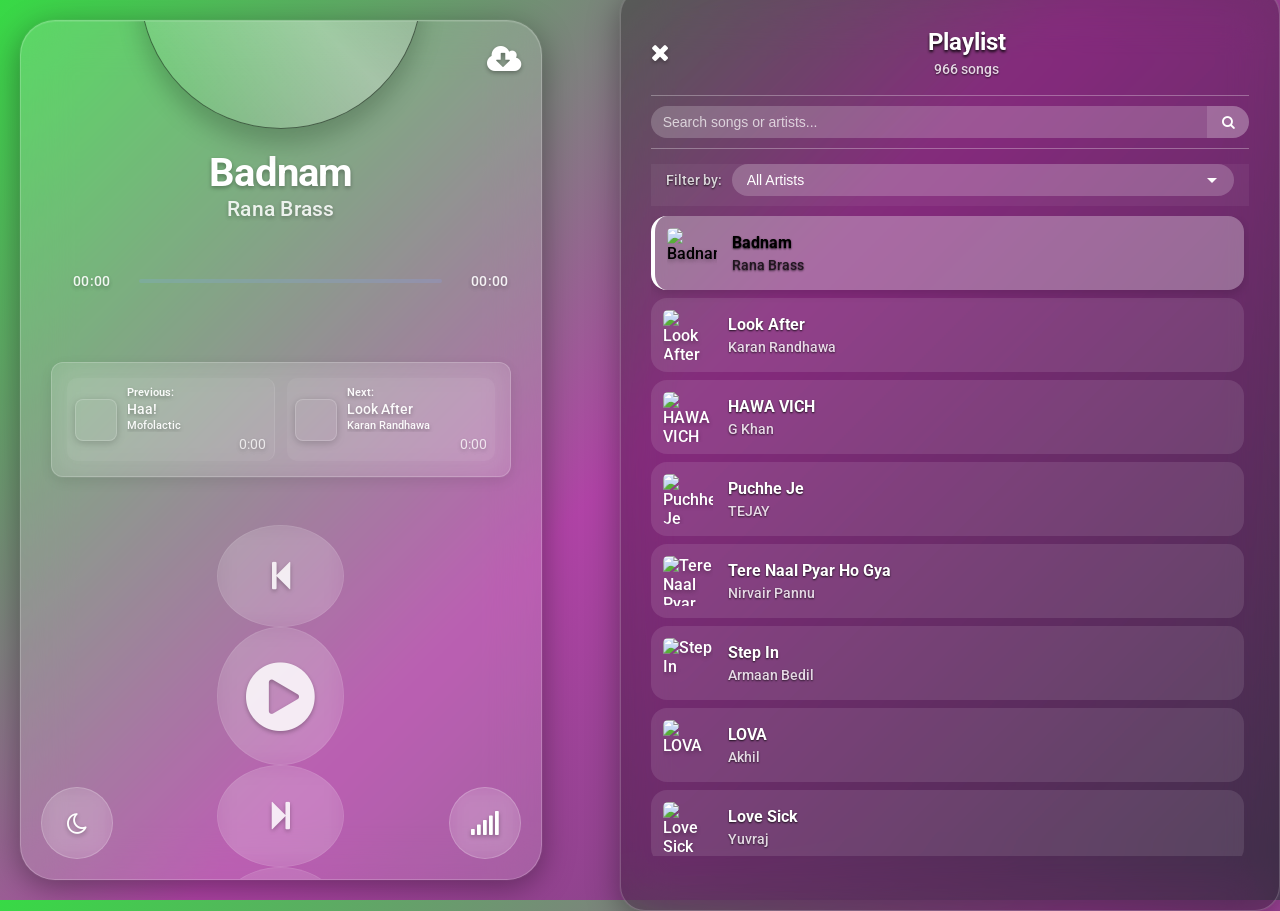
==== index.html @ 1c2991d3 "Update index.html" ====
<!DOCTYPE html>
<html lang="en">
<head>
    <meta charset="UTF-8">
    <meta http-equiv="X-UA-Compatible" content="IE=edge">
    <meta name="viewport" content="width=device-width, initial-scale=1.0, maximum-scale=1.0, user-scalable=no">
    <title>Dope Punjabi Music</title>
    <link rel="stylesheet" href="style.css">
    <link rel="stylesheet" href="bandwidth-styles.css">
    <script src="music.js" defer></script>
    <script src="script.js" defer></script>
    <link rel="shortcut icon" href="https://cdn-icons-png.flaticon.com/512/875/875590.png" type="image/x-icon">  
    <link rel="stylesheet" href="https://cdnjs.cloudflare.com/ajax/libs/font-awesome/5.13.0/css/all.min.css">
    <link rel="stylesheet" href="https://cdnjs.cloudflare.com/ajax/libs/font-awesome/4.7.0/css/font-awesome.min.css">
    <link rel="stylesheet" href="https://fonts.googleapis.com/css2?family=Material+Symbols+Rounded:opsz,wght,FILL,GRAD@24,400,1,0" />
    <link href="https://fonts.googleapis.com/css2?family=Roboto:wght@300;400;500;700&display=swap" rel="stylesheet">
</head>
<body>


   <div class="player">
       <div class="wrapper glass frosted-glass">
        <div class="playlist-toggle" onclick="togglePlaylist()">
            <i class="fa fa-list" aria-hidden="true"></i>
        </div>
        
        <div class="downloadbutton">
        <div class="download-track" onclick="downloadTrack()">
        <i class="fa fa-cloud-download" aria-hidden="true"></i>
    </div>
</div>
           <div class="details">
               <div class="blob"></div>
               
               <div class="now-playing">PLAYING x OF y</div>
               <div class="track-released">Release Date</div>
               <div class="track-art"></div>
               <div class="track-name">Track Name</div>
               <div class="track-artist">Track Artist</div>
           </div>

           <div class="slider_container">
               <div class="current-time">00:00</div>
                <input type="range" min="1" max="100" value="0" class="seek_slider" onchange="seekTo()">
                <div class="total-duration">00:00</div>
           </div>

           <!-- Song Navigation Preview -->
            <div class="song-navigation-preview">
                <!-- Previous Song Section -->
                <div class="prev-song-section">
                    <div class="prev-song-artwork"></div>
                    <div class="prev-song-details">
                        <div class="prev-song-label">Previous:</div>
                        <div class="prev-song-info">
                            <div class="prev-song-title">Song Title</div>
                            <div class="prev-song-artist">Artist Name</div>
                            <div class="prev-song-duration">0:00</div>
                        </div>
                    </div>
                </div>
                
                <!-- Next Song Section -->
                <div class="next-song-section">
                    <div class="next-song-artwork"></div>
                    <div class="next-song-details">
                        <div class="next-song-label">Next:</div>
                        <div class="next-song-info">
                            <div class="next-song-title">Song Title</div>
                            <div class="next-song-artist">Artist Name</div>
                            <div class="next-song-duration">0:00</div>
                        </div>
                    </div>
                </div>
            </div>
           

           <div class="buttons">
               <div class="main-controls">
                   <div class="controls-grid">
                       <div class="prev-track" onclick="prevTrack()">
                            <i class="fa fa-step-backward fa-2x"></i>
                        </div>
                        <div class="playpause-track" onclick="playpauseTrack()">
                            <i class="fa fa-play-circle fa-5x"></i>
                        </div>
                        <div class="next-track" onclick="nextTrack()">
                            <i class="fa fa-step-forward fa-2x"></i>
                        </div>
                        <div class="lower-controls">
                            <div class="random-track" onclick="randomTrack()">
                                <i class="fas fa-random fa-2x" title="random"></i>
                            </div>
                            <div class="repeat-track" onclick="repeatTrack()">
                               <i class="fa fa-repeat fa-2x" title="repeat"></i>
                           </div>
                        </div>
                   </div>
               </div>
           </div>
           
           <div class="bandwidth-button" onclick="toggleBandwidthOptions()">
               <i class="fas fa-signal"></i>
           </div>
           
           <div class="bandwidth-selector">
               <div class="bandwidth-label">Quality:</div>
               <div class="bandwidth-options">
                   <div class="bandwidth-option" data-quality="high" onclick="changeBandwidth('high')">High</div>
                   <div class="bandwidth-option" data-quality="medium" onclick="changeBandwidth('medium')">Medium</div>
                   <div class="bandwidth-option" data-quality="low" onclick="changeBandwidth('low')">Low</div>
               </div>
           </div>

             
                
                <div class="theme-toggle" onclick="toggleTheme()">
                    <i class="fa fa-moon-o" aria-hidden="true" id="theme-icon"></i>
                </div>
            </div>
            
            <!-- Landscape Controls (hidden by default, shown in landscape) -->
            <div class="landscape-controls">
                <div class="landscape-buttons">
                    <div class="landscape-secondary">
                        <div class="random-track" onclick="randomTrack()">
                            <i class="fas fa-random fa-2x" title="random"></i>
                        </div>
                        <div class="repeat-track" onclick="repeatTrack()">
                            <i class="fa fa-repeat fa-2x" title="repeat"></i>
                        </div>
                    </div>
                    <div class="landscape-main">
                        <div class="prev-track" onclick="prevTrack()">
                            <i class="fa fa-step-backward fa-2x"></i>
                        </div>
                        <div class="playpause-track" onclick="playpauseTrack()">
                            <i class="fa fa-play-circle fa-5x"></i>
                        </div>
                        <div class="next-track" onclick="nextTrack()">
                            <i class="fa fa-step-forward fa-2x"></i>
                        </div>
                    </div>
                </div>
            </div>
            
            
       </div>
       
       <!-- Playlist Section -->
       <div class="playlist-container glass" id="playlist-container">
           <div class="playlist-header">
               <div class="close-playlist" onclick="togglePlaylist()">
                   <i class="fa fa-times" aria-hidden="true"></i>
               </div>
               <div class="playlist-title" onclick="scrollPlaylistToTop()">
                   <h2>Playlist</h2>
                   <span id="song-counter" class="song-counter">0 songs</span>
               </div>
           </div>
           <div class="playlist-search">
               <input type="text" id="playlist-search-input" placeholder="Search songs or artists...">
               <button id="playlist-search-button" onclick="searchPlaylist()">
                   <i class="fa fa-search" aria-hidden="true"></i>
               </button>
           </div>
           <div class="playlist-filters">
               <div class="filter-label">Filter by:</div>
               <div class="artist-filter">
                   <select id="artist-filter-select" onchange="filterByArtist()">
                       <option value="">All Artists</option>
                       <!-- Artist options will be populated dynamically -->
                   </select>
               </div>
           </div>
           <div class="playlist-songs" id="playlist-songs">
           
           <!-- Scroll to Top Button -->
           <div class="scroll-to-top-btn" id="scrollToTopBtn" onclick="scrollToTop()">
               <i class="fa fa-chevron-up" aria-hidden="true"></i>
           </div>
               <!-- Songs will be dynamically added here from script.js -->
           </div>
       </div>
   </div>
</body>
</html>
---- style.css ----
:root {
    --seek-before-width: 0%;
    --volume-before-width: 99%;
    
    /* Light theme variables */
    --bg-color: linear-gradient(135deg, #667eea 0%, #764ba2 100%);
    --glass-bg: rgba(255, 255, 255, 0.15);
    --glass-border: rgba(255, 255, 255, 0.2);
    --text-color: #ffffff;
    --text-shadow: 0px 2px 4px rgba(0, 0, 0, 0.3);
    --button-bg: rgba(255, 255, 255, 0.1);
    --slider-bg: rgba(131, 169, 255, 0.2);
    --playlist-bg: rgba(0, 0, 0, 0.3);
    --accent-color: #667eea;
    --secondary-accent: #764ba2;
}

[data-theme="dark"] {
    --bg-color: linear-gradient(135deg, #1e3c72 0%, #2a5298 100%);
    --glass-bg: rgba(0, 0, 0, 0.25);
    --glass-border: rgba(255, 255, 255, 0.1);
    --text-color: #ffffff;
    --text-shadow: 0px 2px 4px rgba(0, 0, 0, 0.5);
    --button-bg: rgba(255, 255, 255, 0.05);
    --slider-bg: rgba(30, 60, 114, 0.3);
    --playlist-bg: rgba(0, 0, 0, 0.4);
    --accent-color: #2a5298;
    --secondary-accent: #1e3c72;
}

@keyframes gradientShift {
    0% {
        background-position: 0% 50%;
    }
    50% {
        background-position: 100% 50%;
    }
    100% {
        background-position: 0% 50%;
    }
}

@keyframes smoothTransition {
    0% {
        opacity: 0.7;
        transform: scale(1.05);
        filter: blur(5px);
    }
    50% {
        opacity: 0.85;
        filter: blur(3px);
    }
    100% {
        opacity: 1;
        transform: scale(1);
        filter: blur(0px);
    }
}

@keyframes pulseBackground {
    0% {
        background-size: 150% 150%;
    }
    50% {
        background-size: 170% 170%;
    }
    100% {
        background-size: 150% 150%;
    }
}

body{
    font-family: 'Roboto', 'Segoe UI', Arial, sans-serif;
    background: var(--bg-color);
    background-size: 400% 400%;
    animation: gradientShift 15s ease infinite;
    font-weight: 500;
    color: var(--text-color);
    margin: 0;
    padding: 0;
    overflow: hidden;
    transition: all 2s cubic-bezier(0.19, 1, 0.22, 1);
    text-shadow: var(--text-shadow);
    height: 100vh;
    width: 100vw;
    display: flex;
    align-items: center;
    justify-content: center;
    place-items: center;
    position: relative;
}

body.bg-transitioning {
    animation: smoothTransition 1.2s ease-out forwards, pulseBackground 8s ease-in-out infinite;
}

body.playing-music {
    animation: gradientShift 20s ease infinite, pulseBackground 15s ease-in-out infinite;
}

/* Keyboard Shortcuts Tooltip */
.keyboard-shortcuts-info {
    position: fixed;
    top: 15px;
    right: 15px;
    z-index: 1000;
}

.shortcuts-button {
    background: rgba(255, 255, 255, 0.2);
    border: none;
    border-radius: 50%;
    width: 40px;
    height: 40px;
    display: flex;
    justify-content: center;
    align-items: center;
    cursor: pointer;
    color: white;
    font-size: 18px;
    backdrop-filter: blur(10px);
    -webkit-backdrop-filter: blur(10px);
    box-shadow: 0 4px 6px rgba(0, 0, 0, 0.1);
    transition: all 0.3s ease;
}

.shortcuts-button:hover {
    background: rgba(255, 255, 255, 0.3);
    transform: scale(1.05);
}

.shortcuts-tooltip {
    position: absolute;
    top: 50px;
    right: 0;
    background: rgba(30, 30, 50, 0.95);
    backdrop-filter: blur(10px);
    -webkit-backdrop-filter: blur(10px);
    border-radius: 10px;
    padding: 15px;
    width: 250px;
    box-shadow: 0 10px 25px rgba(0, 0, 0, 0.2);
    color: white;
    display: none;
    z-index: 1001;
    transform-origin: top right;
    animation: tooltip-appear 0.3s ease-out forwards;
}

@keyframes tooltip-appear {
    from {
        opacity: 0;
        transform: scale(0.9);
    }
    to {
        opacity: 1;
        transform: scale(1);
    }
}

.shortcuts-tooltip.show {
    display: block;
}

.shortcuts-tooltip h3 {
    margin-top: 0;
    margin-bottom: 10px;
    font-size: 18px;
    text-align: center;
    color: #fff;
    text-shadow: 0px 1px 2px rgba(0, 0, 0, 0.8);
}

.shortcuts-tooltip ul {
    list-style: none;
    padding: 0;
    margin: 0;
}

.shortcuts-tooltip li {
    padding: 6px 0;
    display: flex;
    align-items: center;
    font-size: 14px;
}

.shortcuts-tooltip li span {
    background: rgba(255, 255, 255, 0.15);
    border-radius: 4px;
    padding: 2px 8px;
    margin-right: 8px;
    font-weight: bold;
    min-width: 20px;
    text-align: center;
    box-shadow: 0 2px 4px rgba(0, 0, 0, 0.2);
}



@keyframes bg-pulse {
    0% {
        background-position: 0% 50%;
        background-size: 150% 150%;
        filter: saturate(1);
    }
    50% {
        background-position: 100% 50%;
        background-size: 200% 200%;
        filter: saturate(1.2);
    }
    100% {
        background-position: 0% 50%;
        background-size: 150% 150%;
        filter: saturate(1);
    }
}

.bg-transitioning {
    background-size: 200% 200%;
    animation: bg-transition 1.5s ease-in-out;
}

@keyframes bg-transition {
    0% {
        background-size: 100% 100%;
        filter: saturate(0.8);
    }
    50% {
        background-size: 150% 150%;
        filter: saturate(1.2);
    }
    100% {
        background-size: 200% 200%;
        filter: saturate(1);
    }
}


.player{
    width: 100%;
    height: 100vh;
    display: grid;
    grid-template-areas: 
        "content"
        "playlist";
    grid-template-rows: 1fr auto;
    align-items: center;
    justify-content: center;
    position: relative;
    padding: clamp(10px, 2vw, 20px);
    box-sizing: border-box;
    gap: clamp(10px, 2vh, 20px);
    overflow: hidden;
}
.wrapper{
    grid-area: content;
    border: 1px solid transparent;
    padding: clamp(15px, 3vw, 30px);
    border-radius: clamp(20px, 4vw, 35px);
    box-shadow: rgba(0, 0, 0, 0.3) 0px 19px 38px, rgba(0, 0, 0, 0.22) 0px 15px 12px;
    width: min(95vw, 500px);
    height: auto;
    max-height: 90vh;
    margin: 0 auto;
    transition: all 0.4s cubic-bezier(0.175, 0.885, 0.32, 1.275);
    display: flex;
    flex-direction: column;
    justify-content: space-between;
    gap: clamp(10px, 2vh, 15px);
    overflow-y: auto;
    overflow-x: hidden;
}

.glass{
    background: var(--glass-bg);
    backdrop-filter: blur(25px);
    -webkit-backdrop-filter: blur(25px);
    border-radius: clamp(20px, 4vw, 35px);
    border: 1px solid var(--glass-border);
    box-shadow: 
        0 8px 32px 0 rgba(0, 0, 0, 0.37),
        inset 0 1px 0 rgba(255, 255, 255, 0.1),
        0 0 0 1px rgba(255, 255, 255, 0.05);
    transition: all 0.3s ease;
    position: relative;
    overflow: hidden;
}
.details{
    display: flex;
    align-items: center;
    flex-direction: column;
    justify-content: center;
    width: 100%;
}
.track-art{
    margin: clamp(10px, 3vh, 20px) auto;
    height: min(220px, 40vh, 50vw);
    width: min(220px, 40vh, 50vw);
    border: 1px solid rgba(17, 16, 16, 0.5);
    background-size: cover;
    background-position: center;
    border-radius: 50%;
    position: relative;
    box-shadow: 0 15px 25px rgba(0,0,0,0.2);
    animation: animate 5s ease-in-out infinite;
    transition: all 0.5s cubic-bezier(0.175, 0.885, 0.32, 1.275);
}

@keyframes animate {
    0%, 100% {
        border-radius: 40% 60% 70% 30% / 40% 40% 60% 50%;
        }
        34% {
          border-radius: 70% 30% 50% 50% / 30% 30% 70% 70%;
        }
        67% {
          border-radius: 100% 60% 60% 100% / 100% 100% 60% 60%;
        }
}

/* Loading animation for track changes */
.track-art::before {
    content: '';
    position: absolute;
    top: 0;
    left: 0;
    width: 100%;
    height: 100%;
    border-radius: 50%;
    background: linear-gradient(45deg, transparent, rgba(255, 255, 255, 0.3), transparent);
    z-index: 1;
    opacity: 0;
    transition: opacity 0.3s ease;
}

.track-loading .track-art::before {
    opacity: 1;
    animation: loading-shine 1.5s infinite;
}

@keyframes loading-shine {
    0% {
        transform: rotate(0deg);
        background: linear-gradient(45deg, transparent, rgba(255, 255, 255, 0.3), transparent);
    }
    50% {
        background: linear-gradient(45deg, transparent, rgba(255, 255, 255, 0.6), transparent);
    }
    100% {
        transform: rotate(360deg);
        background: linear-gradient(45deg, transparent, rgba(255, 255, 255, 0.3), transparent);
    }
}



.now-playing{
    font-size: clamp(0.8rem, 2vw, 1rem);
    transition: 1s;
    text-shadow: 0px 1px 2px rgba(0, 0, 0, 0.8);
}
.track-name{
    font-size: clamp(1.4rem, 4vw, 2.5rem);
    width: 100%;
    transition: all 0.3s ease;
    text-align: center;
    display: flex;
    margin: auto;
    font-weight: 700;
    flex-wrap: wrap;
    justify-content: center;
    padding: 0 15px;
    box-sizing: border-box;
    text-shadow: var(--text-shadow);
    letter-spacing: -0.02em;
    line-height: 1.2;
}
.track-artist{
    margin-top: 5px;
    transition: all 0.3s ease;
    margin: auto;
    font-size: clamp(0.9rem, 3vw, 1.3rem);
    font-weight: 500;
    opacity: 0.85;
    text-shadow: var(--text-shadow);
    letter-spacing: 0.01em;
}

.buttons{
    display: flex;
    flex-direction: column;
    align-items: center;
    justify-content: center;
    margin-bottom: clamp(15px, 3vh, 25px);
    margin-top: clamp(10px, 2vh, 20px);
    width: 100%;
    transition: all 0.4s cubic-bezier(0.175, 0.885, 0.32, 1.275);
    gap: 0;
    padding: 15px 0;
}

.main-controls {
    display: flex;
    flex-direction: row;
    align-items: center;
    justify-content: center;
    gap: clamp(15px, 3vw, 25px);
}

.secondary-controls {
    display: flex;
    flex-direction: row;
    align-items: center;
    justify-content: center;
    gap: clamp(20px, 4vw, 35px);
}

/* Playlist Styles */
.playlist-toggle {
    position: absolute;
    top: 20px;
    left: 20px;
    cursor: pointer;
    font-size: 24px;
    z-index: 10;
    transition: all 0.3s ease;
}

.playlist-toggle:hover {
    transform: scale(1.1);
}

.playlist-container {
    grid-area: playlist;
    position: fixed;
    top: 50%;
    left: 50%;
    transform: translate(-50%, -50%);
    width: min(95vw, 500px);
    height: auto;
    max-height: 85vh;
    padding: clamp(15px, 3vw, 30px);
    padding-left: clamp(15px, 3vw, 30px);
    padding-right: clamp(15px, 3vw, 30px);
    display: flex;
    flex-direction: column;
    z-index: 100;
    overflow: hidden;
    border-radius: clamp(20px, 4vw, 35px);
    border: 1px solid var(--glass-border);
    background: rgba(0, 0, 0, 0.4);
    backdrop-filter: blur(25px) saturate(1.2);
    -webkit-backdrop-filter: blur(25px) saturate(1.2);
    opacity: 0;
    visibility: hidden;
    transition: all 0.4s cubic-bezier(0.175, 0.885, 0.32, 1.275);
}

/* Landscape Controls - Hidden by default */
.landscape-controls {
    display: none;
}

/* Song Navigation Preview - Dual container for previous and next songs */
.song-navigation-preview {
    position: relative;
    background: rgba(255, 255, 255, 0.1);
    backdrop-filter: blur(15px);
    -webkit-backdrop-filter: blur(15px);
    border-radius: 12px;
    padding: 12px;
    display: flex;
    gap: 12px;
    font-size: 0.85rem;
    color: var(--text-color);
    border: 1px solid var(--glass-border);
    z-index: 10;
    max-width: 100%;
    opacity: 0.95;
    margin-top: 15px;
    transition: all 0.3s ease;
    box-shadow: 0 4px 15px rgba(0, 0, 0, 0.1);
}

.song-navigation-preview:hover {
    background: rgba(255, 255, 255, 0.15);
    transform: translateY(-2px);
    box-shadow: 0 6px 20px rgba(0, 0, 0, 0.15);
}

.prev-song-section,
.next-song-section {
    flex: 1;
    display: flex;
    align-items: center;
    gap: 10px;
    padding: 8px;
    border-radius: 10px;
    transition: all 0.3s ease;
    cursor: pointer;
}

.prev-song-section {
    background: rgba(255, 255, 255, 0.05);
    border-right: 1px solid rgba(255, 255, 255, 0.1);
}

.next-song-section {
    background: rgba(255, 255, 255, 0.05);
}

.prev-song-section:hover,
.next-song-section:hover {
    background: rgba(255, 255, 255, 0.1);
    transform: scale(1.02);
}

.prev-song-artwork,
.next-song-artwork {
    width: 40px;
    height: 40px;
    border-radius: 8px;
    background-size: cover;
    background-position: center;
    background-repeat: no-repeat;
    flex-shrink: 0;
    border: 1px solid var(--glass-border);
    box-shadow: 0 2px 8px rgba(0, 0, 0, 0.2);
}

.prev-song-details,
.next-song-details {
    display: flex;
    flex-direction: column;
    gap: 2px;
    min-width: 0;
    flex: 1;
}

.prev-song-label,
.next-song-label {
    font-weight: 600;
    color: var(--text-secondary);
    font-size: 0.7rem;
}

.prev-song-info,
.next-song-info {
    display: flex;
    flex-direction: column;
    gap: 2px;
}

.prev-song-title,
.next-song-title {
    font-weight: 500;
    line-height: 1.2;
    white-space: wrap;
    overflow: hidden;
    text-overflow: ellipsis;
    max-width: 140px;
    font-size: 0.9rem;
}

.prev-song-artist,
.next-song-artist {
    font-size: 0.7rem;
    color: var(--text-secondary);
    line-height: 1.1;
    white-space: nowrap;
    overflow: hidden;
    text-overflow: ellipsis;
    max-width: 140px;
}

.prev-song-duration,
.next-song-duration {
    font-size: 0.9rem;
    color: var(--text-secondary);
    opacity: 0.8;
    font-weight: 400;
    margin-top: 2px;
    display: flex;
    justify-content: flex-end;
    white-space: inherit;
}

.playlist-container.show {
    opacity: 1;
    visibility: visible;
    transform: translate(-50%, -50%) scale(1);
}

.playlist-header {
    display: flex;
    justify-content: space-between;
    align-items: center;
    margin-bottom: 10px;
    padding-bottom: 10px;
    border-bottom: 1px solid rgba(255, 255, 255, 0.3);
}

.playlist-title {
    display: flex;
    flex-direction: column;
    flex: 1;
    text-align: center;
    cursor: pointer;
    transition: all 0.3s ease;
    padding: 8px 12px;
    border-radius: 12px;
    user-select: none;
}

.playlist-title:hover {
    background: rgba(255, 255, 255, 0.1);
    transform: translateY(-1px);
}

.playlist-title:active {
    transform: translateY(0);
    background: rgba(255, 255, 255, 0.15);
}

.song-counter {
    font-size: 14px;
    opacity: 0.8;
    margin-top: 5px;
    text-shadow: 0px 1px 2px rgba(0, 0, 0, 0.8);
}

.playlist-search {
    display: flex;
    margin-bottom: 15px;
    padding-bottom: 10px;
    border-bottom: 1px solid rgba(255, 255, 255, 0.3);
}

#playlist-search-input {
    flex: 1;
    padding: 8px 12px;
    border: none;
    border-radius: 20px 0 0 20px;
    background: rgba(255, 255, 255, 0.2);
    color: white;
    font-size: 14px;
    outline: none;
}

#playlist-search-input::placeholder {
    color: rgba(255, 255, 255, 0.7);
}

#playlist-search-button {
    border: none;
    background: rgba(255, 255, 255, 0.3);
    color: white;
    padding: 8px 15px;
    border-radius: 0 20px 20px 0;
    cursor: pointer;
    transition: all 0.3s ease;
}

#playlist-search-button:hover {
    background: rgba(255, 255, 255, 0.4);
}

.playlist-filters {
    display: flex;
    align-items: center;
    padding: 0 15px 10px;
    background: rgba(255, 255, 255, 0.05);
    margin-bottom: 10px;
}

.filter-label {
    color: rgba(255, 255, 255, 0.8);
    font-size: 14px;
    margin-right: 10px;
    text-shadow: 0px 1px 2px rgba(0, 0, 0, 0.8);
}

.artist-filter {
    flex: 1;
}

.artist-filter select {
    width: 100%;
    background: rgba(255, 255, 255, 0.2);
    border: none;
    padding: 8px 15px;
    border-radius: 20px;
    color: white;
    font-size: 14px;
    outline: none;
    cursor: pointer;
    appearance: none;
    -webkit-appearance: none;
    -moz-appearance: none;
    background-image: url('data:image/svg+xml;utf8,<svg fill="white" height="24" viewBox="0 0 24 24" width="24" xmlns="http://www.w3.org/2000/svg"><path d="M7 10l5 5 5-5z"/><path d="M0 0h24v24H0z" fill="none"/></svg>');
    background-repeat: no-repeat;
    background-position: right 10px center;
    padding-right: 30px;
}

.artist-filter select option {
    background-color: #333;
    color: white;
}

.playlist-header h2 {
    margin: 0;
    font-size: 24px;
    text-shadow: 0px 2px 3px rgba(0, 0, 0, 0.9);
}

.close-playlist {
    cursor: pointer;
    font-size: 24px;
    transition: all 0.3s ease;
    margin-right: 15px;
}

.close-playlist:hover {
    transform: scale(1.1);
}

.playlist-songs {
    overflow-y: auto;
    max-height: calc(80vh - 80px);
    padding-right: 10px;
}

.playlist-song {
    display: flex;
    align-items: center;
    padding: 12px;
    margin-bottom: 8px;
    border-radius: 16px;
    cursor: pointer;
    transition: all 0.3s ease;
    background: rgba(255, 255, 255, 0.1);
}

.playlist-song:hover {
    background: rgba(255, 255, 255, 0.2);
    transform: translateX(5px);
    box-shadow: 0 4px 8px rgba(0, 0, 0, 0.1);
}

.playlist-song.active {
    background: rgba(255, 255, 255, 0.3);
    border-left: 4px solid #fff;
    box-shadow: 0 4px 12px rgba(0, 0, 0, 0.15);
}

.playlist-song-img {
    width: 50px;
    height: 50px;
    border-radius: 5px;
    margin-right: 15px;
    object-fit: cover;
}

.playlist-song-info {
    flex: 1;
}

.playlist-song-name {
    font-weight: bold;
    margin-bottom: 5px;
    font-size: 16px;
    text-shadow: 0px 1px 2px rgba(0, 0, 0, 0.8);
}

.playlist-song-artist {
    font-size: 14px;
    opacity: 0.8;
    text-shadow: 0px 1px 2px rgba(0, 0, 0, 0.8);
}

.no-search-results {
    padding: 20px;
    text-align: center;
    color: rgba(255, 255, 255, 0.8);
    font-style: italic;
    text-shadow: 0px 1px 2px rgba(0, 0, 0, 0.8);
}
.active{
    color: black;
}

.theme-toggle{
    position: absolute;
    bottom: 20px;
    left: 20px;
    padding: 10px;
    font-size: 24px;
    background: var(--button-bg);
    border: 1px solid var(--glass-border);
    border-radius: 50%;
    color: var(--text-color);
    cursor: pointer;
    transition: all 0.3s ease;
    backdrop-filter: blur(10px);
    -webkit-backdrop-filter: blur(10px);
    width: 50px;
    height: 50px;
    display: flex;
    align-items: center;
    justify-content: center;
    z-index: 10;
}

.theme-toggle:hover {
    transform: scale(1.1);
    background: rgba(255, 255, 255, 0.3);
    box-shadow: 0 4px 15px rgba(0, 0, 0, 0.2);
}

.downloadbutton{
    position: absolute;
    top: 20px;
    right: 20px;
    padding: 0px;
    font-size: xx-large;
    transition: all .3s ease-in-out;
}

.downloadbutton:hover{
    transition: 0.9s;
    filter: drop-shadow(.1em .2em .1em black);
    font-size: 35px;
    transition: all .2s ease-in-out;
    
}



.repeat-track,
.random-track,
.playpause-track,
.prev-track,
.next-track{
    padding: clamp(18px, 4vw, 28px);
    opacity: 0.85;
    transition: all 0.3s cubic-bezier(0.175, 0.885, 0.32, 1.275);
    border-radius: 50%;
    background: var(--button-bg);
    backdrop-filter: blur(10px);
    -webkit-backdrop-filter: blur(10px);
    border: 1px solid rgba(255, 255, 255, 0.1);
    min-width: clamp(40px, 8vw, 44px);
    min-height: clamp(40px, 8vw, 44px);
    display: flex;
    align-items: center;
    justify-content: center;
}
.repeat-track:hover,
.random-track:hover,
.playpause-track:hover,
.prev-track:hover,
.next-track:hover{
    opacity: 1.0;
    transform: scale(1.05);
    background: rgba(255, 255, 255, 0.2);
    box-shadow: 0 8px 25px rgba(0, 0, 0, 0.15);
}
.slider_container{
    display: flex;
    justify-content: center;
    align-items: center;
    width: 100%;
    margin: clamp(8px, 2vh, 15px) 0;
    padding: clamp(5px, 1vw, 10px);
    gap: clamp(10px, 2vw, 15px);
    transition: all 0.4s cubic-bezier(0.175, 0.885, 0.32, 1.275);
}
.seek_slider,
.volume_slider{
    -webkit-appearance: none;
    -moz-appearance: none;
    appearance: none;
    height: clamp(3px, 1vh, 5px);
    background: var(--slider-bg);
    -webkit-transition: all 0.4s cubic-bezier(0.175, 0.885, 0.32, 1.275);
    transition: all 0.4s cubic-bezier(0.175, 0.885, 0.32, 1.275);
    border-radius: clamp(15px, 3vw, 25px);
    position: relative;
    overflow: hidden;
    cursor: pointer;
    min-width: clamp(200px, 40vw, 300px);
    flex: 1;
}

.seek_slider {
    height: clamp(3px, 1vh, 4px);
    border-radius: clamp(20px, 4vw, 30px);
    transition: all 0.4s cubic-bezier(0.175, 0.885, 0.32, 1.275);
}

.seek_slider:hover {
    height: clamp(5px, 1.5vh, 7px);
    transform: scaleY(1.2);
    transition: all 0.3s cubic-bezier(0.175, 0.885, 0.32, 1.275);
}

.seek_slider:active {
    height: clamp(6px, 2vh, 9px);
    transform: scaleY(1.5);
    transition: all 0.2s cubic-bezier(0.175, 0.885, 0.32, 1.275);
}

.volume_slider::before {
    content: '';
    position: absolute;
    top: 0;
    left: 0;
    width: var(--volume-before-width, 99%);
    height: 100%;
    background: linear-gradient(90deg, #83a9ff, #3774ff);
    border-radius: clamp(15px, 3vw, 25px);
    z-index: 2;
    transition: all 0.4s cubic-bezier(0.175, 0.885, 0.32, 1.275);
    box-shadow: 0 0 clamp(6px, 1.5vw, 10px) rgba(55, 116, 255, 0.4);
}

.seek_slider::before {
    content: '';
    position: absolute;
    top: 0;
    left: 0;
    width: var(--seek-before-width, 0%);
    height: 100%;
    background: linear-gradient(90deg, #83a9ff, #3774ff);
    border-radius: clamp(15px, 3vw, 25px);
    z-index: 2;
    transition: all 0.4s cubic-bezier(0.175, 0.885, 0.32, 1.275);
    box-shadow: 0 0 clamp(6px, 1.5vw, 10px) rgba(55, 116, 255, 0.3);
    animation: pulse 2s infinite;
}

@keyframes pulse {
    0% {
        box-shadow: 0 0 8px rgba(55, 116, 255, 0.4);
    }
    50% {
        box-shadow: 0 0 15px rgba(55, 116, 255, 0.7);
    }
    100% {
        box-shadow: 0 0 8px rgba(55, 116, 255, 0.4);
    }
}

.seek_slider:hover::before {
    box-shadow: 0 0 clamp(10px, 3vw, 18px) rgba(55, 116, 255, 0.8);
    animation: none;
}

.seek_slider::-webkit-slider-thumb,
.volume_slider::-webkit-slider-thumb{
    -webkit-appearance: none;
    -moz-appearance: none;
    appearance: none;
    width: clamp(14px, 3vw, 18px);
    height: clamp(14px, 3vw, 18px);
    background: white;
    border: 2px solid #3774ff;
    cursor: pointer;
    border-radius: 100%;
    box-shadow: 0 clamp(2px, 1vw, 4px) clamp(6px, 2vw, 10px) rgba(0,0,0,0.3);
    transition: all 0.4s cubic-bezier(0.175, 0.885, 0.32, 1.275);
    z-index: 3;
    position: relative;
}

.seek_slider::-webkit-slider-thumb {
    width: clamp(12px, 2.5vw, 16px);
    height: clamp(12px, 2.5vw, 16px);
    opacity: 0;
    transition: all 0.4s cubic-bezier(0.175, 0.885, 0.32, 1.275);
}

.seek_slider:hover::-webkit-slider-thumb {
    opacity: 1;
    width: clamp(16px, 3.5vw, 20px);
    height: clamp(16px, 3.5vw, 20px);
    transform: scale(1.1);
    box-shadow: 0 clamp(3px, 1.5vw, 5px) clamp(8px, 3vw, 14px) rgba(55, 116, 255, 0.5);
}

.seek_slider:active::-webkit-slider-thumb {
    transform: scale(1.3);
    box-shadow: 0 clamp(4px, 2vw, 7px) clamp(12px, 4vw, 20px) rgba(55, 116, 255, 0.7);
}

.volume_slider::-webkit-slider-thumb:hover {
    transform: scale(1.05);
    box-shadow: 0 clamp(3px, 1.5vw, 5px) clamp(8px, 3vw, 12px) rgba(55, 116, 255, 0.4);
}

.seek_slider:hover,
.volume_slider:hover{
    opacity: 1.0;
    transition: all 0.4s cubic-bezier(0.175, 0.885, 0.32, 1.275);
}

.seek_slider{
    width: 85%;
    max-width: 400px;
    transition: all 0.3s ease;
}

.volume_slider{
    width: clamp(60px, 30%, 120px);
    transition: all 0.3s ease;
    position: relative;
    overflow: hidden;
}

.volume_slider::before {
    content: '';
    position: absolute;
    top: 0;
    left: 0;
    width: var(--volume-before-width, 99%);
    height: 100%;
    background: linear-gradient(90deg, #83a9ff, #3774ff);
    border-radius: 10px;
    z-index: 2;
    transition: width 0.1s ease;
    box-shadow: 0 0 5px rgba(55, 116, 255, 0.5);
}
.current-time,
.total-duration{
    padding: clamp(8px, 2vw, 12px);
    font-size: clamp(0.75rem, 2vw, 0.9rem);
    transition: all 0.4s cubic-bezier(0.175, 0.885, 0.32, 1.275);
    text-shadow: var(--text-shadow);
    letter-spacing: 0.02em;
    opacity: 0.9;
}
i.fa-volume-down,
i.fa-volume-up{
    padding: clamp(8px, 2vw, 12px);
    font-size: clamp(1rem, 2.5vw, 1.2rem);
    transition: all 0.4s cubic-bezier(0.175, 0.885, 0.32, 1.275);
    opacity: 0.85;
}
i,
i.fa-play-circle,
i.fa-pause-circle,
i.fa-step-forward,
i.fa-step-backward,
p{
    cursor: pointer;
}
.randomActive{
    color: black;
    transition: 1s;
}

.repeatActive{
    color: #3774ff !important;
    transition: 0.3s ease;
}

.repeatOneActive{
    color: #ff6b6b !important;
    transition: 0.3s ease;
}
.rotate{
    animation: rotation 7s infinite linear;
}

@keyframes rotation{
    from{
        transform: rotate(0deg);
    }
    to{
        transform: rotate(359deg);
    }
}

/* Media Queries for Responsive Design */
@media screen and (max-width: 768px) {
    .player {
        padding: clamp(15px, 3vw, 25px);
        padding-left: clamp(15px, 3vw, 25px);
        padding-right: clamp(15px, 3vw, 25px);
    }
    
    .wrapper {
        padding: clamp(12px, 2.5vw, 25px);
        width: min(95vw, 600px);
        max-height: 90vh;
    }
    
    .track-art {
        height: min(200px, 40vh, 45vw);
        width: min(200px, 40vh, 45vw);
        margin: clamp(8px, 2vh, 15px) auto;
    }
    
    .track-name {
        font-size: clamp(1.2rem, 3.5vw, 2rem);
        padding: 0 20px;
    }
    
    .track-artist {
        font-size: clamp(0.8rem, 2.5vw, 1.1rem);
    }
    
    .buttons {
        gap: 0;
    }
    
    .main-controls {
        gap: clamp(10px, 2.5vw, 20px);
    }
    
    .secondary-controls {
        gap: clamp(15px, 3vw, 25px);
        margin: 25px 0;
    }
    
    .repeat-track,
    .random-track,
    .prev-track,
    .next-track {
        min-width: 50px;
        min-height: 50px;
        padding: clamp(20px, 4vw, 30px);
    }
    
    .slider_container {
        margin: 20px 0;
        padding: 0 10px;
    }
    
    .seek_slider {
        width: 85%;
    }
    
    .theme-toggle {
        bottom: 20px;
        left: 20px;
        width: 48px;
        height: 48px;
        font-size: 22px;
    }
}

@media screen and (max-width: 480px) {
    .player {
        padding: 10px;
        padding-left: 10px;
        padding-right: 10px;
        gap: 15px;
    }
    
    .wrapper {
        padding: clamp(15px, 4vw, 25px);
        border-radius: clamp(20px, 5vw, 30px);
        width: min(96vw, 400px);
        max-height: 88vh;
    }
    
    .track-art {
        margin: 15px auto;
        height: min(180px, 45vw);
        width: min(180px, 45vw);
    }
    
    .track-name {
        font-size: clamp(1.2rem, 4.5vw, 1.8rem);
        padding: 0 15px;
    }
    
    .track-artist {
        font-size: clamp(0.9rem, 3vw, 1.2rem);
    }
    
    .buttons {
        gap: 0;
        padding: 10px 5px;
        margin: 20px 0;
    }
    
    .main-controls {
        gap: clamp(8px, 2vw, 15px);
    }
    
    .secondary-controls {
        gap: clamp(12px, 2.5vw, 20px);
    }
    
    .repeat-track,
    .random-track,
    .prev-track,
    .next-track {
        min-width: 44px;
        min-height: 44px;
        padding: clamp(12px, 3vw, 18px);
    }
    
    .playpause-track {
        min-width: 60px;
        min-height: 60px;
    }
    
    .playpause-track i {
        font-size: clamp(3em, 8vw, 4em);
    }
    
    .slider_container {
        margin: 15px 0;
        padding: 0 5px;
    }
    
    .seek_slider {
        width: 80%;
        height: 8px;
    }
    
    .volume_slider {
        width: clamp(50px, 25%, 100px);
        height: 8px;
    }
    
    .current-time, .total-duration {
        padding: 8px;
        font-size: clamp(0.8rem, 2.5vw, 1rem);
    }
    
    .downloadbutton {
        top: 15px;
        right: 15px;
        font-size: clamp(18px, 4vw, 24px);
    }
    
    .playlist-toggle {
        top: 15px;
        left: 15px;
        font-size: clamp(18px, 4vw, 24px);
    }
    
    /* Song navigation preview responsive styling for mobile */
    .song-navigation-preview {
        margin-top: 12px;
        padding: 8px;
        font-size: 0.8rem;
        gap: 8px;
        border-radius: 10px;
        flex-direction: row; /* Changed to row for side-by-side layout */
    }
    
    .prev-song-section,
    .next-song-section {
        padding: 6px;
        gap: 6px; /* Reduced gap to save space */
        flex: 1; /* Equal width distribution */
    }
    
    .prev-song-artwork,
    .next-song-artwork {
        width: 32px; /* Slightly smaller for mobile */
        height: 32px;
        border-radius: 6px;
    }
    
    .prev-song-label,
    .next-song-label {
        font-size: 0.6rem; /* Smaller font for mobile */
    }
    
    .prev-song-title,
    .next-song-title {
        font-size: 0.7rem; /* Smaller font for mobile */
        max-width: 120px; /* Reduced width to fit side by side */
    }
    
    .prev-song-artist,
    .next-song-artist {
        font-size: 0.65rem; /* Smaller font for mobile */
        max-width: 120px; /* Reduced width to fit side by side */
    }
    
    .prev-song-duration,
    .next-song-duration {
        font-size: 0.55rem; /* Smaller font for mobile */
        max-width: 120px; /* Reduced width to fit side by side */
    }
    
    .theme-toggle {
        bottom: 15px;
        left: 15px;
        width: 44px;
        height: 44px;
        font-size: clamp(18px, 4vw, 22px);
    }
    
    .playlist-container {
        width: min(98vw, 450px);
        max-height: 90vh;
        padding: clamp(10px, 2vw, 20px);
        padding-left: clamp(10px, 2vw, 20px);
        padding-right: clamp(10px, 2vw, 20px);
    }
}

/* Landscape orientation on mobile devices */
@media screen and (max-height: 500px) and (orientation: landscape) {
    .player {
        display: flex;
        flex-direction: row;
        align-items: center;
        justify-content: space-between;
        padding: clamp(5px, 1.5vw, 10px);
        padding-left: clamp(5px, 1.5vw, 10px);
        padding-right: clamp(5px, 1.5vw, 10px);
        gap: clamp(10px, 3vw, 20px);
        height: 100vh;
    }
    
    .wrapper {
        flex: 1;
        display: grid;
        grid-template-columns: min(40%, 300px) 1fr;
        gap: clamp(10px, 2vw, 20px);
        max-width: 60%;
        width: min(95vw, 1200px);
        padding: clamp(10px, 2vw, 20px);
        max-height: 95vh;
        overflow-y: auto;
    }
    
    .details {
        grid-column: 1;
    }
    
    .slider_container, .buttons {
        grid-column: 2;
    }
    
    .buttons {
        margin-top: 0;
    }
    
    .landscape-controls {
        display: flex;
        flex-direction: column;
        align-items: center;
        justify-content: center;
        gap: clamp(15px, 3vw, 25px);
        flex: 0 0 auto;
        min-width: 35%;
        height: 100%;
    }
    
    /* Hide original controls in landscape */
    .buttons {
        display: none;
    }
    
    .landscape-controls {
        display: flex !important;
    }
    
    .landscape-buttons {
        display: flex;
        flex-direction: column;
        gap: clamp(20px, 4vw, 30px);
        align-items: center;
    }
    
    .landscape-secondary {
        display: flex;
        gap: clamp(15px, 3vw, 25px);
        align-items: center;
    }
    
    .landscape-main {
        display: flex;
        gap: clamp(20px, 4vw, 30px);
        align-items: center;
    }
    
    .landscape-main .playpause-track {
        min-width: clamp(60px, 15vw, 80px);
        min-height: clamp(60px, 15vw, 80px);
    }
    
    .landscape-main .prev-track,
    .landscape-main .next-track {
        min-width: clamp(45px, 11vw, 60px);
        min-height: clamp(45px, 11vw, 60px);
    }
    
    .landscape-secondary .random-track,
     .landscape-secondary .repeat-track {
         min-width: clamp(40px, 10vw, 55px);
         min-height: clamp(40px, 10vw, 55px);
     }
     
     /* Song navigation preview in landscape - now integrated */
     .song-navigation-preview {
         margin-top: 10px;
         padding: 6px;
         font-size: 0.75rem;
         gap: 6px;
         flex-direction: column;
     }
     
     .prev-song-section,
     .next-song-section {
         padding: 4px;
         gap: 6px;
     }
     
     .prev-song-artwork,
     .next-song-artwork {
         width: 30px;
         height: 30px;
         border-radius: 6px;
     }
     
     .prev-song-label,
     .next-song-label {
         font-size: 0.6rem;
     }
     
     .prev-song-title,
     .next-song-title {
         max-width: 120px;
         font-size: 0.7rem;
     }
     
     .prev-song-artist,
     .next-song-artist {
         max-width: 120px;
         font-size: 0.6rem;
     }
     
     .prev-song-duration,
     .next-song-duration {
         font-size: 0.55rem;
         max-width: 120px;
     }
    
    .track-art {
        height: min(100px, 22vw);
        width: min(100px, 22vw);
        margin: clamp(5px, 1.5vw, 10px) auto;
    }
    
    .track-name {
        font-size: clamp(0.9rem, 2.8vw, 1.2rem);
        margin: clamp(4px, 1vw, 8px) 0 clamp(2px, 0.5vw, 4px) 0;
        padding: 0 clamp(5px, 1.5vw, 10px);
        line-height: 1.1;
    }
    
    .track-artist {
        font-size: clamp(0.75rem, 2.2vw, 0.95rem);
        margin-top: clamp(2px, 0.5vw, 4px);
    }
    
    .buttons {
        gap: 0;
        margin: clamp(8px, 2vw, 15px) 0;
        padding: clamp(4px, 1vw, 8px) 0;
    }
    
    .main-controls {
        gap: clamp(4px, 1.2vw, 8px);
    }
    
    .secondary-controls {
        gap: clamp(6px, 1.5vw, 12px);
        margin: clamp(8px, 2vw, 15px) 0;
    }
    
    .repeat-track,
    .random-track,
    .prev-track,
    .next-track {
        min-width: clamp(30px, 8vw, 36px);
        min-height: clamp(30px, 8vw, 36px);
        padding: clamp(6px, 1.5vw, 12px);
        font-size: clamp(12px, 3vw, 16px);
    }
    
    .playpause-track {
        min-width: clamp(40px, 10vw, 48px);
        min-height: clamp(40px, 10vw, 48px);
    }
    
    .playpause-track i {
        font-size: clamp(2.2em, 5.5vw, 2.8em);
    }
    
    .slider_container {
        margin: clamp(6px, 1.5vw, 10px) 0;
        padding: 0 clamp(2px, 0.5vw, 5px);
    }
    
    .seek_slider {
        width: clamp(70%, 75%, 85%);
        height: clamp(5px, 1.2vw, 8px);
    }
    
    .volume_slider {
        width: clamp(40px, 15%, 80px);
        height: clamp(5px, 1.2vw, 8px);
    }
    
    .current-time, .total-duration {
        padding: clamp(2px, 0.8vw, 6px);
        font-size: clamp(0.7rem, 2vw, 0.9rem);
    }
    
    .downloadbutton, .playlist-toggle {
        font-size: clamp(14px, 3vw, 18px);
        padding: clamp(6px, 1.5vw, 10px);
        top: clamp(5px, 1.5vw, 10px);
    }
    
    .downloadbutton {
        right: clamp(5px, 1.5vw, 10px);
    }
    
    .playlist-toggle {
        left: clamp(5px, 1.5vw, 10px);
    }
    
    .theme-toggle {
        bottom: clamp(5px, 1.5vw, 10px);
        left: clamp(5px, 1.5vw, 10px);
        width: clamp(32px, 8vw, 40px);
        height: clamp(32px, 8vw, 40px);
        font-size: clamp(14px, 3.5vw, 18px);
    }
    
    .playlist-container {
        width: min(98vw, 400px);
        max-height: 92vh;
        padding: clamp(5px, 1.5vw, 12px);
        padding-left: clamp(5px, 1.5vw, 12px);
        padding-right: clamp(5px, 1.5vw, 12px);
    }
    
    .playlist-song {
        padding: clamp(6px, 1.5vw, 10px);
        font-size: clamp(0.75rem, 2.2vw, 0.9rem);
        line-height: 1.2;
    }
}

/* Ultra-narrow landscape devices */
@media (max-height: 350px) and (orientation: landscape) {
    .player {
        padding: clamp(3px, 0.8vw, 8px);
    }
    
    .wrapper {
        grid-template-columns: min(30%, 200px) 1fr;
        gap: clamp(5px, 1vw, 10px);
        padding: clamp(5px, 1vw, 10px);
    }
    
    .track-art {
        height: min(100px, 20vh, 18vw);
        width: min(100px, 20vh, 18vw);
        margin: clamp(2px, 0.5vh, 5px) auto;
    }
    
    .track-name {
        font-size: clamp(0.9rem, 2.5vw, 1.2rem);
        padding: 0 5px;
    }
    
    .track-artist {
        font-size: clamp(0.6rem, 1.8vw, 0.8rem);
    }
    
    .now-playing {
        font-size: clamp(0.6rem, 1.5vw, 0.8rem);
    }
    
    .repeat-track,
    .random-track,
    .prev-track,
    .next-track {
        min-width: clamp(28px, 7vw, 32px);
        min-height: clamp(28px, 7vw, 32px);
    }
    
    .playpause-track {
        min-width: clamp(34px, 9vw, 40px);
        min-height: clamp(34px, 9vw, 40px);
    }
}

@media screen and (max-height: 400px) and (orientation: landscape) and (max-width: 800px) {
    .player {
        display: flex;
        flex-direction: row;
        align-items: center;
        justify-content: space-between;
        padding: clamp(3px, 1vw, 8px);
        padding-left: clamp(3px, 1vw, 8px);
        padding-right: clamp(3px, 1vw, 8px);
        gap: clamp(8px, 2vw, 15px);
        height: 100vh;
        overflow: hidden;
    }
    
    .wrapper {
        flex: 1;
        display: grid;
        grid-template-columns: min(35%, 250px) 1fr;
        gap: clamp(8px, 1.5vw, 15px);
        padding: clamp(8px, 1.5vw, 15px);
        max-width: 60%;
        max-height: 100vh;
        overflow-y: auto;
    }
    
    .landscape-controls {
        display: flex !important;
        flex-direction: column;
        align-items: center;
        justify-content: center;
        gap: clamp(10px, 2.5vw, 20px);
        flex: 0 0 auto;
        min-width: 35%;
        height: 100%;
    }
    
    /* Hide original controls in landscape */
    .buttons {
        display: none;
    }
    
    .landscape-buttons {
        display: flex;
        flex-direction: column;
        gap: clamp(15px, 3.5vw, 25px);
        align-items: center;
    }
    
    .landscape-secondary {
        display: flex;
        gap: clamp(10px, 2.5vw, 20px);
        align-items: center;
    }
    
    .landscape-main {
        display: flex;
        gap: clamp(15px, 3.5vw, 25px);
        align-items: center;
    }
    
    .landscape-main .playpause-track {
        min-width: clamp(50px, 12vw, 65px);
        min-height: clamp(50px, 12vw, 65px);
    }
    
    .landscape-main .prev-track,
    .landscape-main .next-track {
        min-width: clamp(35px, 9vw, 50px);
        min-height: clamp(35px, 9vw, 50px);
    }
    
    .landscape-secondary .random-track,
     .landscape-secondary .repeat-track {
         min-width: clamp(30px, 8vw, 45px);
         min-height: clamp(30px, 8vw, 45px);
     }
     
     /* Hide song navigation preview in ultra-narrow landscape for space */
     .song-navigation-preview {
         display: none;
     }
    
    .track-art {
        height: min(80px, 18vw);
        width: min(80px, 18vw);
        margin: clamp(3px, 1vw, 8px) auto;
    }
    
    .track-name {
        font-size: clamp(0.8rem, 2.5vw, 1.1rem);
        margin: clamp(2px, 0.5vw, 5px) 0 clamp(1px, 0.3vw, 3px) 0;
        padding: 0 clamp(3px, 1vw, 8px);
        line-height: 1.0;
    }
    
    .track-artist {
        font-size: clamp(0.7rem, 2vw, 0.85rem);
        margin-top: clamp(1px, 0.3vw, 3px);
    }
    
    .buttons {
        gap: 0;
        margin: clamp(5px, 1.5vw, 10px) 0;
        padding: clamp(2px, 0.8vw, 5px) 0;
    }
    
    .main-controls {
        gap: clamp(3px, 1vw, 6px);
    }
    
    .secondary-controls {
        gap: clamp(4px, 1.2vw, 8px);
        margin: clamp(5px, 1.5vw, 10px) 0;
    }
    
    .repeat-track,
    .random-track,
    .prev-track,
    .next-track {
        min-width: clamp(26px, 6vw, 32px);
        min-height: clamp(26px, 6vw, 32px);
        padding: clamp(4px, 1.2vw, 8px);
        font-size: clamp(10px, 2.5vw, 14px);
    }
    
    .playpause-track {
        min-width: clamp(34px, 8vw, 42px);
        min-height: clamp(34px, 8vw, 42px);
    }
    
    .playpause-track i {
        font-size: clamp(1.8em, 4.5vw, 2.4em);
    }
    
    .slider_container {
        margin: clamp(4px, 1.2vw, 8px) 0;
        padding: 0 clamp(1px, 0.3vw, 3px);
    }
    
    .seek_slider {
        width: clamp(65%, 70%, 80%);
        height: clamp(4px, 1vw, 6px);
    }
    
    .volume_slider {
        width: clamp(30px, 12%, 60px);
        height: clamp(4px, 1vw, 6px);
    }
    
    .current-time, .total-duration {
        padding: clamp(1px, 0.5vw, 4px);
        font-size: clamp(0.6rem, 1.8vw, 0.8rem);
    }
    
    .downloadbutton, .playlist-toggle {
        font-size: clamp(12px, 2.5vw, 16px);
        padding: clamp(4px, 1.2vw, 8px);
        top: clamp(3px, 1vw, 8px);
    }
    
    .downloadbutton {
        right: clamp(3px, 1vw, 8px);
    }
    
    .playlist-toggle {
        left: clamp(3px, 1vw, 8px);
    }
    
    .theme-toggle {
        bottom: clamp(3px, 1vw, 8px);
        left: clamp(3px, 1vw, 8px);
        width: clamp(28px, 6vw, 36px);
        height: clamp(28px, 6vw, 36px);
        font-size: clamp(12px, 3vw, 16px);
    }
    
    .playlist-container {
        width: min(99vw, 350px);
        max-height: 94vh;
        padding: clamp(3px, 1vw, 8px);
        padding-left: clamp(3px, 1vw, 8px);
        padding-right: clamp(3px, 1vw, 8px);
    }
    
    .playlist-song {
        padding: clamp(4px, 1.2vw, 8px);
        font-size: clamp(0.65rem, 2vw, 0.8rem);
        line-height: 1.1;
    }
    
    .playlist-header h2 {
        font-size: clamp(0.9rem, 3vw, 1.2rem);
        margin: clamp(3px, 1vw, 8px) 0;
    }
    
    #playlist-search-input {
        font-size: clamp(0.65rem, 2vw, 0.8rem);
        padding: clamp(4px, 1.2vw, 8px);
    }
    
    #playlist-search-button {
        font-size: clamp(10px, 2.5vw, 14px);
        padding: clamp(4px, 1.2vw, 8px);
    }
}

/* Small phones */
@media screen and (max-width: 400px) {
    .player {
        padding: 5px;
        padding-left: 5px;
        padding-right: 5px;
        gap: 10px;
    }
    
    .wrapper {
        padding: clamp(8px, 3vw, 15px);
        width: min(98vw, 280px);
        max-height: 92vh;
        border-radius: clamp(15px, 4vw, 25px);
    }
    
    .track-art {
        height: min(150px, 45vw);
        width: min(150px, 45vw);
        margin: 8px auto;
    }
    
    .track-name {
        font-size: clamp(0.9rem, 3.5vw, 1.4rem);
        padding: 0 8px;
        line-height: 1.2;
    }
    
    .track-artist {
        font-size: clamp(0.75rem, 2.8vw, 0.95rem);
        margin-top: 2px;
    }
    
    .buttons {
        gap: 0;
        margin: 12px 0;
        padding: 5px 0;
    }
    
    .main-controls {
        gap: clamp(4px, 1vw, 8px);
    }
    
    .secondary-controls {
        gap: clamp(8px, 1.5vw, 12px);
        margin: 15px 0;
    }
    
    .repeat-track,
    .random-track,
    .prev-track,
    .next-track {
        min-width: 36px;
        min-height: 36px;
        padding: clamp(8px, 2vw, 12px);
        font-size: clamp(14px, 3.5vw, 18px);
    }
    
    .playpause-track {
        min-width: 50px;
        min-height: 50px;
    }
    
    .playpause-track i {
        font-size: clamp(2.8em, 7vw, 3.2em);
    }
    
    .slider_container {
        margin: 10px 0;
        padding: 0 2px;
    }
    
    .seek_slider {
        width: 75%;
        height: 6px;
    }
    
    .volume_slider {
        width: clamp(40px, 20%, 80px);
        height: 6px;
    }
    
    .current-time, .total-duration {
        padding: 4px;
        font-size: clamp(0.7rem, 2.2vw, 0.85rem);
    }
    
    .downloadbutton, .playlist-toggle {
        font-size: clamp(16px, 3.5vw, 20px);
        padding: clamp(8px, 2vw, 12px);
    }
    
    .theme-toggle {
        width: 36px;
        height: 36px;
        font-size: clamp(16px, 3.5vw, 20px);
        bottom: 10px;
        left: 10px;
    }
    
    .playlist-container {
        width: min(98vw, 280px);
        max-height: 88vh;
        padding: clamp(8px, 2vw, 15px);
        padding-left: clamp(8px, 2vw, 15px);
        padding-right: clamp(8px, 2vw, 15px);
    }
    
    .playlist-song {
        padding: clamp(8px, 2vw, 12px);
        font-size: clamp(0.8rem, 2.5vw, 0.9rem);
    }
}

/* Ultra-skinny devices (Galaxy Fold, etc.) */
@media screen and (max-width: 280px) {
    .player {
        padding: 3px;
        padding-left: 3px;
        padding-right: 3px;
        gap: 8px;
    }
    
    .wrapper {
        padding: clamp(5px, 2vw, 10px);
        width: min(99vw, 270px);
        max-height: 94vh;
        border-radius: clamp(12px, 3vw, 20px);
    }
    
    .track-art {
        height: min(130px, 42vw);
        width: min(130px, 42vw);
        margin: 5px auto;
    }
    
    .track-name {
        font-size: clamp(0.8rem, 3.2vw, 1.2rem);
        padding: 0 5px;
        line-height: 1.1;
    }
    
    .track-artist {
        font-size: clamp(0.7rem, 2.5vw, 0.85rem);
        margin-top: 1px;
    }
    
    .buttons {
        gap: 0;
        margin: 8px 0;
        padding: 3px 0;
    }
    
    .main-controls {
        gap: clamp(2px, 0.8vw, 5px);
    }
    
    .secondary-controls {
        gap: clamp(5px, 1.2vw, 8px);
        margin: 10px 0;
    }
    
    .repeat-track,
    .random-track,
    .prev-track,
    .next-track {
        min-width: 32px;
        min-height: 32px;
        padding: clamp(6px, 1.5vw, 10px);
        font-size: clamp(12px, 3vw, 16px);
    }
    
    .playpause-track {
        min-width: 44px;
        min-height: 44px;
    }
    
    .playpause-track i {
        font-size: clamp(2.4em, 6.5vw, 2.8em);
    }
    
    .slider_container {
        margin: 8px 0;
        padding: 0 1px;
    }
    
    .seek_slider {
        width: 70%;
        height: 5px;
    }
    
    .volume_slider {
        width: clamp(35px, 18%, 70px);
        height: 5px;
    }
    
    .current-time, .total-duration {
        padding: 2px;
        font-size: clamp(0.65rem, 2vw, 0.75rem);
    }
    
    .downloadbutton, .playlist-toggle {
        font-size: clamp(14px, 3.2vw, 18px);
        padding: clamp(6px, 1.5vw, 10px);
        top: 8px;
    }
    
    .downloadbutton {
        right: 8px;
    }
    
    .playlist-toggle {
        left: 8px;
    }
    
    .theme-toggle {
        width: 32px;
        height: 32px;
        font-size: clamp(14px, 3.2vw, 18px);
        bottom: 8px;
        left: 8px;
    }
    
    .playlist-container {
        width: min(99vw, 270px);
        max-height: 90vh;
        padding: clamp(5px, 1.5vw, 10px);
        padding-left: clamp(5px, 1.5vw, 10px);
        padding-right: clamp(5px, 1.5vw, 10px);
    }
    
    .playlist-song {
        padding: clamp(6px, 1.5vw, 10px);
        font-size: clamp(0.75rem, 2.2vw, 0.85rem);
        line-height: 1.2;
    }
    
    /* Song navigation preview responsive styling for ultra-narrow devices */
    .song-navigation-preview {
        margin-top: 6px;
        padding: 4px;
        font-size: 0.7rem;
        gap: 4px;
        border-radius: 6px;
        flex-direction: column;
    }
    
    .prev-song-section,
    .next-song-section {
        padding: 3px;
        gap: 4px;
    }
    
    .prev-song-artwork,
    .next-song-artwork {
        width: 24px;
        height: 24px;
        border-radius: 4px;
    }
    
    .prev-song-label,
    .next-song-label {
        font-size: 0.55rem;
    }
    
    .prev-song-title,
    .next-song-title {
        font-size: 0.65rem;
        max-width: 120px;
    }
    
    .prev-song-artist,
    .next-song-artist {
        font-size: 0.6rem;
        max-width: 120px;
    }
    
    .prev-song-duration,
    .next-song-duration {
        font-size: 0.55rem;
        max-width: 120px;
    }
    
    .playlist-header h2 {
        font-size: clamp(1rem, 3.5vw, 1.3rem);
        margin: clamp(5px, 1.5vw, 10px) 0;
    }
    
    #playlist-search-input {
        font-size: clamp(0.75rem, 2.2vw, 0.85rem);
        padding: clamp(6px, 1.5vw, 10px);
    }
    
    #playlist-search-button {
        font-size: clamp(12px, 3vw, 16px);
        padding: clamp(6px, 1.5vw, 10px);
    }
}

/* Samsung Galaxy Z Fold (unfolded) - 7.6" display */
@media screen and (min-width: 1768px) and (max-width: 2208px) and (min-height: 1768px) {
    .player {
        width: min(60vw, 600px);
        padding: clamp(25px, 3vw, 40px);
        padding-left: clamp(25px, 3vw, 40px);
        padding-right: clamp(25px, 3vw, 40px);
    }
    
    .wrapper {
        gap: clamp(20px, 2.5vw, 35px);
    }
    
    .track-art {
        width: clamp(200px, 25vw, 300px);
        height: clamp(200px, 25vw, 300px);
    }
    
    .playlist-container {
        width: min(50vw, 500px);
        max-height: 70vh;
    }
}

/* Samsung Galaxy Z Fold (folded) and similar narrow devices */
@media screen and (max-width: 884px) and (min-height: 1792px) {
    .player {
        width: min(95vw, 350px);
        padding: clamp(15px, 4vw, 25px);
        padding-left: clamp(15px, 4vw, 25px);
        padding-right: clamp(15px, 4vw, 25px);
    }
    
    .wrapper {
        gap: clamp(15px, 3vw, 25px);
    }
    
    .track-art {
        width: clamp(120px, 30vw, 180px);
        height: clamp(120px, 30vw, 180px);
    }
    
    .track-name {
        font-size: clamp(1.1rem, 4vw, 1.4rem);
    }
    
    .track-artist {
        font-size: clamp(0.9rem, 3.5vw, 1.1rem);
    }
    
    .buttons {
        gap: clamp(15px, 4vw, 25px);
    }
    
    .main-controls button {
        width: clamp(45px, 12vw, 60px);
        height: clamp(45px, 12vw, 60px);
        font-size: clamp(18px, 5vw, 24px);
    }
    
    .playlist-container {
        width: min(90vw, 320px);
        max-height: 85vh;
    }
}

/* Samsung S20 Ultra and similar ultra-wide devices */
@media screen and (min-width: 412px) and (max-width: 915px) and (min-height: 869px) and (max-height: 915px) {
    .player {
        
        padding: clamp(18px, 3.5vw, 28px);
        padding-left: clamp(18px, 3.5vw, 28px);
        padding-right: clamp(18px, 3.5vw, 28px);
    }
    
    .wrapper {
        gap: clamp(18px, 3vw, 28px);
    }
    
    .track-art {
        width: clamp(40px, 32vw, 200px);
        height: clamp(40px, 32vw, 200px);
    }
    
    .buttons {
        gap: clamp(18px, 4vw, 28px);
    }
    
    .playlist-container {
        width: min(85vw, 360px);
        max-height: 80vh;
    }
}

/* Aspect ratio based queries for modern devices */


/* Ultra-tall devices (like unfolded Z Fold) */
@media screen and (min-aspect-ratio: 4/3) and (orientation: portrait) and (min-height: 1000px) {
    .player {
        width: min(75vw, 350px);
        padding: clamp(20px, 3.5vw, 30px);
        padding-left: clamp(20px, 3.5vw, 30px);
        padding-right: clamp(20px, 3.5vw, 30px);
    }
    
    .wrapper {
        gap: clamp(20px, 3vw, 30px);
    }
    
    .track-art {
        width: clamp(150px, 30vw, 220px);
        height: clamp(150px, 30vw, 220px);
    }
    
    .playlist-container {
        width: min(70vw, 400px);
        max-height: 75vh;
    }
}

/* Pull-to-Refresh Styles */
.pull-to-refresh {
    position: fixed;
    top: 0;
    left: 0;
    right: 0;
    height: 80px;
    background: linear-gradient(135deg, rgba(255, 255, 255, 0.1), rgba(255, 255, 255, 0.05));
    backdrop-filter: blur(10px);
    border-radius: 0 0 20px 20px;
    display: flex;
    align-items: center;
    justify-content: center;
    transform: translateY(-100%);
    transition: transform 0.3s cubic-bezier(0.4, 0, 0.2, 1);
    z-index: 1000;
    border: 1px solid rgba(255, 255, 255, 0.1);
    box-shadow: 0 4px 20px rgba(0, 0, 0, 0.1);
}

.pull-to-refresh.visible {
    transform: translateY(0);
}

.pull-to-refresh.refreshing {
    transform: translateY(0);
    background: linear-gradient(135deg, rgba(76, 175, 80, 0.2), rgba(76, 175, 80, 0.1));
}

.refresh-icon {
    font-size: 24px;
    color: var(--primary-color, #fff);
    transition: transform 0.3s ease, color 0.3s ease;
}

.refresh-icon.spinning {
    animation: spin 1s linear infinite;
    color: #4CAF50;
}

.refresh-text {
    margin-left: 10px;
    font-size: 14px;
    font-weight: 500;
    color: var(--primary-color, #fff);
    transition: color 0.3s ease;
}

.pull-to-refresh.refreshing .refresh-text {
    color: #4CAF50;
}

@keyframes spin {
    from { transform: rotate(0deg); }
    to { transform: rotate(360deg); }
}

@keyframes pullBounce {
    0% { transform: translateY(-100%); }
    50% { transform: translateY(-10px); }
    100% { transform: translateY(0); }
}

.pull-to-refresh.bounce {
    animation: pullBounce 0.6s cubic-bezier(0.68, -0.55, 0.265, 1.55);
}

/* Enhanced visual feedback animations */
@keyframes pullGlow {
    0% { box-shadow: 0 4px 20px rgba(0, 0, 0, 0.1); }
    50% { box-shadow: 0 4px 30px rgba(76, 175, 80, 0.3), 0 0 20px rgba(76, 175, 80, 0.2); }
    100% { box-shadow: 0 4px 20px rgba(0, 0, 0, 0.1); }
}

@keyframes refreshPulse {
    0% { transform: scale(1); }
    50% { transform: scale(1.1); }
    100% { transform: scale(1); }
}

.pull-to-refresh.refreshing {
    animation: pullGlow 2s ease-in-out infinite;
}

.pull-to-refresh.refreshing .refresh-icon {
    animation: spin 1s linear infinite, refreshPulse 1.5s ease-in-out infinite;
}

/* Haptic feedback simulation with subtle vibration effect */
@keyframes hapticFeedback {
    0% { transform: translateX(0); }
    25% { transform: translateX(-1px); }
    50% { transform: translateX(1px); }
    75% { transform: translateX(-1px); }
    100% { transform: translateX(0); }
}

.pull-to-refresh.haptic {
    animation: hapticFeedback 0.1s ease-in-out;
}

/* Progress indicator */
.pull-to-refresh::before {
    content: '';
    position: absolute;
    bottom: 0;
    left: 0;
    height: 3px;
    background: linear-gradient(90deg, #4CAF50, #81C784);
    border-radius: 0 0 20px 20px;
    transition: width 0.3s ease;
    width: 0%;
}

.pull-to-refresh.visible::before {
    width: var(--pull-progress, 0%);
}

.pull-to-refresh.refreshing::before {
    width: 100%;
    animation: progressShimmer 1.5s ease-in-out infinite;
}

@keyframes progressShimmer {
    0% { background-position: -200% 0; }
    100% { background-position: 200% 0; }
}

/* Mobile-specific pull-to-refresh adjustments */
@media screen and (max-width: 768px) {
    .pull-to-refresh {
        height: 70px;
        border-radius: 0 0 15px 15px;
    }
    
    .refresh-icon {
        font-size: 20px;
    }
    
    .refresh-text {
        font-size: 12px;
    }
}

/* Dark theme adjustments */
body.dark-theme .pull-to-refresh {
    background: linear-gradient(135deg, rgba(0, 0, 0, 0.3), rgba(0, 0, 0, 0.2));
    border: 1px solid rgba(255, 255, 255, 0.05);
}

body.dark-theme .pull-to-refresh.refreshing {
    background: linear-gradient(135deg, rgba(76, 175, 80, 0.3), rgba(76, 175, 80, 0.2));
}

/* Prevent overscroll bounce on iOS */
body {
    overscroll-behavior-y: contain;
}

/* Smooth scrolling for better UX */
html {
    scroll-behavior: smooth;
}

/* Scroll to Top Button */
.scroll-to-top-btn {
    position: fixed;
    bottom: 20px;
    right: 20px;
    width: 50px;
    height: 50px;
    background: rgba(255, 255, 255, 0.15);
    backdrop-filter: blur(10px);
    -webkit-backdrop-filter: blur(10px);
    border: 1px solid rgba(255, 255, 255, 0.2);
    border-radius: 50%;
    display: flex;
    align-items: center;
    justify-content: center;
    cursor: pointer;
    opacity: 0;
    visibility: hidden;
    transform: translateY(20px);
    transition: all 0.3s cubic-bezier(0.4, 0, 0.2, 1);
    z-index: 1000;
    box-shadow: 0 8px 32px rgba(0, 0, 0, 0.1);
}

.scroll-to-top-btn.show {
    opacity: 1;
    visibility: visible;
    transform: translateY(0);
}

.scroll-to-top-btn:hover {
    background: rgba(255, 255, 255, 0.25);
    transform: translateY(-2px);
    box-shadow: 0 12px 40px rgba(0, 0, 0, 0.15);
}

.scroll-to-top-btn:active {
    transform: translateY(0) scale(0.95);
}

.scroll-to-top-btn i {
    font-size: 18px;
    color: rgba(255, 255, 255, 0.9);
    transition: color 0.3s ease;
}

.scroll-to-top-btn:hover i {
    color: rgba(255, 255, 255, 1);
}

/* Dark theme adjustments */
[data-theme="dark"] .scroll-to-top-btn {
    background: rgba(0, 0, 0, 0.3);
    border: 1px solid rgba(255, 255, 255, 0.1);
}

[data-theme="dark"] .scroll-to-top-btn:hover {
    background: rgba(0, 0, 0, 0.5);
}

/* Mobile responsive adjustments */
@media (max-width: 768px) {
    .scroll-to-top-btn {
        width: 45px;
        height: 45px;
        bottom: 15px;
        right: 15px;
    }
    
    .scroll-to-top-btn i {
        font-size: 16px;
    }
}

@media (max-width: 480px) {
    .scroll-to-top-btn {
        width: 40px;
        height: 40px;
        bottom: 12px;
        right: 12px;
    }
    
    .scroll-to-top-btn i {
        font-size: 14px;
    }
}

/* Only show when playlist is open */
.playlist-container:not(.show) .scroll-to-top-btn {
    display: none;
}

/* Desktop Layout Optimization - Side-by-side layout */
@media screen and (min-width: 1024px) {
    .player {
        display: grid;
        grid-template-columns: 1fr 100px;
        grid-template-areas: "content playlist";
        grid-template-rows: 1fr;
        gap: 20px;
        padding: 20px;
        align-items: stretch;
        height: 100vh;
        overflow: hidden;
    }
    
    .wrapper {
        display: grid;
        grid-area: content;
        width: 100%;
        max-width: none;
        height: auto;
        max-height: calc(100vh - 40px);
        margin: 0;
        display: flex;
        flex-direction: column;
        justify-content: center;
    }
    
    .playlist-container {
        grid-area: playlist;
        position: static;
        transform: none;
        top: auto;
        left: auto;
        width: 100%;
        height: calc(100vh - 40px);
        max-height: none;
        opacity: 1;
        visibility: visible;
        margin: 0;
        display: flex;
        flex-direction: column;
        background: rgba(0, 0, 0, 0.3);
        backdrop-filter: blur(25px) saturate(1.2);
        -webkit-backdrop-filter: blur(25px) saturate(1.2);
        border-radius: clamp(20px, 2vw, 25px);
        transition: all 0.3s ease;
    }
    
    .playlist-container.show {
        opacity: 1;
        visibility: visible;
        transform: none;
    }
    
    /* Hide playlist toggle button on desktop since playlist is always visible */
    .playlist-toggle {
        display: none;
    }
    
    /* Adjust track art size for desktop */
    .track-art {
        height: min(280px, 35vh);
        width: min(280px, 35vh);
    }
    
    /* Optimize song navigation preview for desktop */
    .song-navigation-preview {
        margin-top: 20px;
        padding: 15px;
        font-size: 0.9rem;
    }
    
    /* Ensure playlist content scrolls properly */
    .playlist-songs {
        flex: 1;
        overflow-y: auto;
        padding-right: 5px;
    }
}

/* Large Desktop Layout - Even more space utilization */
@media screen and (min-width: 1440px) {
    .player {
        grid-template-columns: 1fr 150px;
        gap: 30px;
        padding: 30px;
    }
    
    .playlist-container {
        width: 100%;
        padding: 25px;
    }
    
    .track-art {
        height: min(250px, 20vh);
        width: min(250px, 20vh);
    }
    
    .wrapper {
        padding: 25px;
    }
}
---- bandwidth-styles.css ----
/* Bandwidth selector styles */
.bandwidth-button {
    position: absolute;
    bottom: 20px;
    right: 20px;
    padding: 10px;
    font-size: 24px;
    background: var(--button-bg);
    border: 1px solid var(--glass-border);
    border-radius: 50%;
    color: var(--text-color);
    cursor: pointer;
    transition: all 0.3s ease;
    backdrop-filter: blur(10px);
    -webkit-backdrop-filter: blur(10px);
    width: 50px;
    height: 50px;
    display: flex;
    align-items: center;
    justify-content: center;
    z-index: 10;
}

.bandwidth-button:hover {
    transform: scale(1.1);
    background: rgba(255, 255, 255, 0.3);
    box-shadow: 0 4px 15px rgba(0, 0, 0, 0.2);
}

.bandwidth-selector {
    position: absolute;
    bottom: 70px;
    right: 20px;
    display: none;
    flex-direction: column;
    padding: 10px;
    border-radius: 10px;
    background: var(--glass-bg);
    backdrop-filter: blur(5px);
    -webkit-backdrop-filter: blur(5px);
    z-index: 99;
    box-shadow: 0 4px 8px rgba(0, 0, 0, 0.2);
    border: 1px solid rgba(255, 255, 255, 0.1);
    box-sizing: border-box;
}

.bandwidth-selector.show {
    display: flex;
}

.bandwidth-label {
    font-size: 14px;
    margin-bottom: 5px;
    font-weight: 500;
    color: var(--text-color);
}

.bandwidth-options {
    display: flex;
    flex-direction: column;
    gap: 5px;
}

.bandwidth-option {
    padding: 5px 10px;
    border-radius: 5px;
    cursor: pointer;
    font-weight: 500;
    color: var(--text-color);
    transition: background 0.2s ease;
}

.bandwidth-option:hover {
    background: rgba(255, 255, 255, 0.1);
}

.bandwidth-option.active {
    background: var(--primary-color);
    color: white;
}

/* Responsive adjustments */
@media (max-width: 768px) {
    .bandwidth-button {
        bottom: 15px;
        right: 15px;
        width: 35px;
        height: 35px;
    }
    
    .bandwidth-selector {
        bottom: 60px;
        right: 15px;
    }
}

.bandwidth-options {
    display: flex;
    gap: 5px;
}

.bandwidth-option {
    padding: 5px 10px;
    border-radius: 15px;
    font-size: 0.8rem;
    cursor: pointer;
    transition: all 0.3s ease;
    background: rgba(255, 255, 255, 0.1);
    border: 1px solid transparent;
    font-weight: 500;
    color: var(--text-color);
}

.bandwidth-option:hover {
    background: rgba(255, 255, 255, 0.2);
}

.bandwidth-option.active {
    background: var(--accent-color);
    color: white;
    box-shadow: 0 0 10px rgba(0, 0, 0, 0.3);
    transform: scale(1.05);
}

/* Quality indicators */
.bandwidth-option[data-quality="high"]::after {
    content: "●●●";
    margin-left: 5px;
    font-size: 0.6rem;
    letter-spacing: -2px;
}

.bandwidth-option[data-quality="medium"]::after {
    content: "●●○";
    margin-left: 5px;
    font-size: 0.6rem;
    letter-spacing: -2px;
}

.bandwidth-option[data-quality="low"]::after {
    content: "●○○";
    margin-left: 5px;
    font-size: 0.6rem;
    letter-spacing: -2px;
}

/* Media queries for responsive design */
@media screen and (max-width: 768px) {
    .bandwidth-selector {
        padding: 4px;
    }
    
    .bandwidth-option {
        padding: 4px 8px;
        font-size: 0.75rem;
    }
}

@media screen and (max-width: 480px) {
    .bandwidth-selector {
        padding: 3px;
        margin: 8px 0;
    }
    
    .bandwidth-label {
        font-size: 0.8rem;
        margin-right: 5px;
    }
    
    .bandwidth-option {
        padding: 3px 6px;
        font-size: 0.7rem;
    }
}
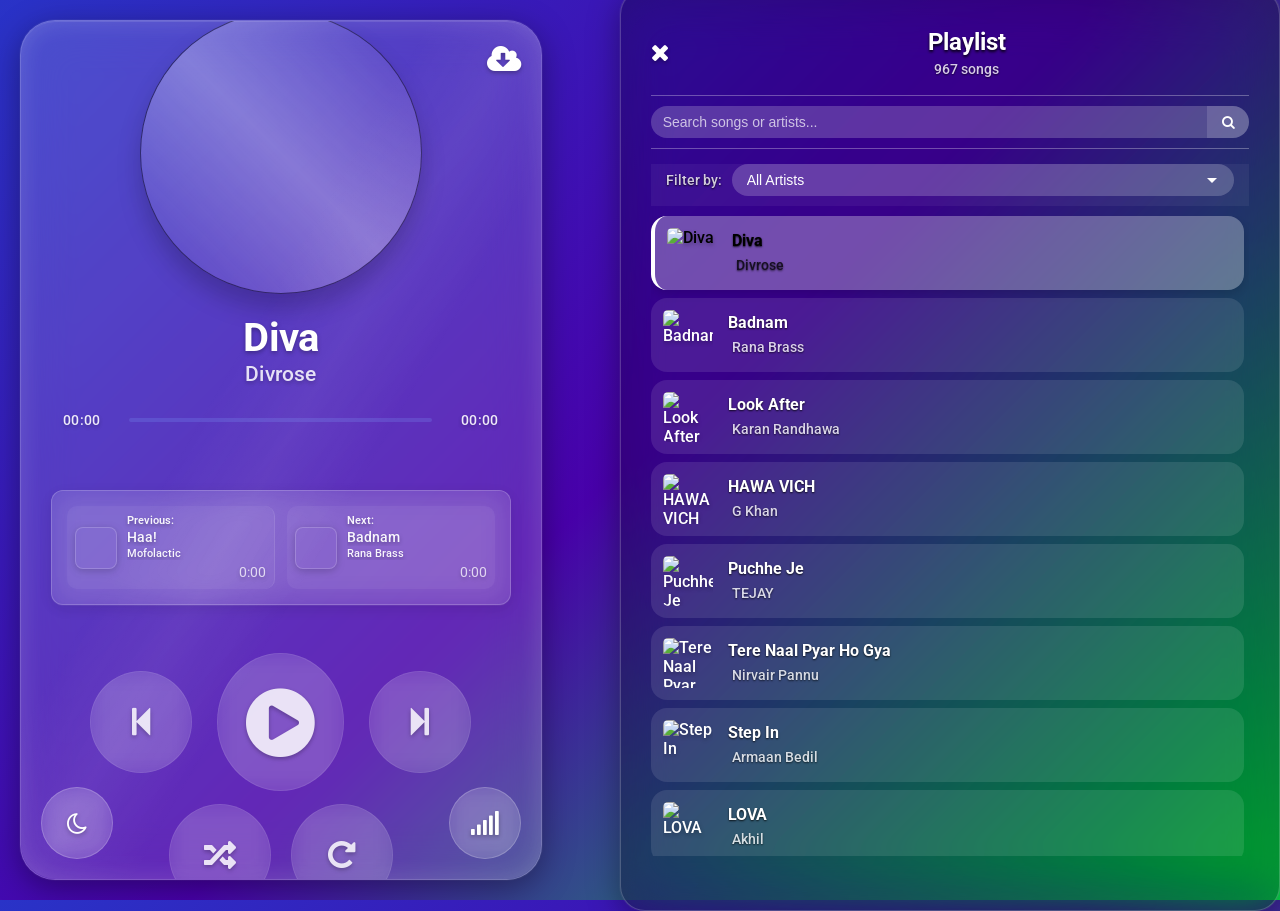
==== commit e5b560c2: "Update index.html" ====
--- a/index.html
+++ b/index.html
@@ -35,14 +35,13 @@
                <div class="now-playing">PLAYING x OF y</div>
                <div class="track-released">Release Date</div>
                <div class="track-art"></div>
-               <div class="track-name">Track Name</div>
-               <div class="track-artist">Track Artist</div>
-           </div>
-
-           <div class="slider_container">
-               <div class="current-time">00:00</div>
-                <input type="range" min="1" max="100" value="0" class="seek_slider" onchange="seekTo()">
-                <div class="total-duration">00:00</div>
+               <div class="track-name"><i class="fa fa-music" aria-hidden="true"></i><span class="track-name-text">Track Name</span></div>
+               <div class="track-artist"><i class="fa fa-microphone" aria-hidden="true"></i><span class="track-artist-text">Track Artist</span></div>
+               <div class="slider_container">
+                   <div class="current-time">00:00</div>
+                   <input type="range" min="1" max="100" value="0" class="seek_slider" onchange="seekTo()">
+                   <div class="total-duration">00:00</div>
+               </div>
            </div>
 
            <!-- Song Navigation Preview -->
--- a/style.css
+++ b/style.css
@@ -14,6 +14,13 @@
     --playlist-bg: rgba(0, 0, 0, 0.3);
     --accent-color: #667eea;
     --secondary-accent: #764ba2;
+    
+    /* Frosted glass effect variables */
+    --frost-bg: rgba(255, 255, 255, 0.08);
+    --frost-border: rgba(255, 255, 255, 0.12);
+    --frost-blur: 15px;
+    --frost-shadow: 0 8px 32px rgba(0, 0, 0, 0.3);
+    --frost-glow: rgba(255, 255, 255, 0.05);
 }
 
 [data-theme="dark"] {
@@ -27,6 +34,13 @@
     --playlist-bg: rgba(0, 0, 0, 0.4);
     --accent-color: #2a5298;
     --secondary-accent: #1e3c72;
+    
+    /* Frosted glass effect variables for dark theme */
+    --frost-bg: rgba(15, 20, 40, 0.25);
+    --frost-border: rgba(255, 255, 255, 0.08);
+    --frost-blur: 20px;
+    --frost-shadow: 0 8px 32px rgba(0, 0, 0, 0.5);
+    --frost-glow: rgba(30, 60, 114, 0.1);
 }
 
 @keyframes gradientShift {
@@ -255,10 +269,15 @@
 }
 .wrapper{
     grid-area: content;
-    border: 1px solid transparent;
+    background: var(--frost-bg);
+    backdrop-filter: blur(var(--frost-blur));
+    -webkit-backdrop-filter: blur(var(--frost-blur));
+    border: 1px solid var(--frost-border);
     padding: clamp(15px, 3vw, 30px);
     border-radius: clamp(20px, 4vw, 35px);
-    box-shadow: rgba(0, 0, 0, 0.3) 0px 19px 38px, rgba(0, 0, 0, 0.22) 0px 15px 12px;
+    box-shadow: var(--frost-shadow),
+                inset 0 1px 0 var(--frost-glow),
+                0 0 0 1px rgba(255, 255, 255, 0.05);
     width: min(95vw, 500px);
     height: auto;
     max-height: 90vh;
@@ -270,6 +289,89 @@
     gap: clamp(10px, 2vh, 15px);
     overflow-y: auto;
     overflow-x: hidden;
+    position: relative;
+}
+
+/* Add a subtle inner glow effect */
+.wrapper::before {
+    content: "";
+    position: absolute;
+    top: 0;
+    left: 0;
+    right: 0;
+    bottom: 0;
+    border-radius: clamp(20px, 4vw, 35px);
+    box-shadow: inset 0 0 15px rgba(255, 255, 255, 0.1);
+    pointer-events: none;
+    z-index: -1;
+}
+
+/* Enhanced frosted glass effect for wrapper */
+.frosted-glass {
+    background: var(--frost-bg);
+    backdrop-filter: blur(var(--frost-blur));
+    -webkit-backdrop-filter: blur(var(--frost-blur));
+    border: 1px solid var(--frost-border);
+    box-shadow: var(--frost-shadow),
+                inset 0 1px 0 var(--frost-glow),
+                0 0 0 1px rgba(255, 255, 255, 0.05);
+    position: relative;
+    overflow: hidden;
+    transition: all 0.5s cubic-bezier(0.175, 0.885, 0.32, 1.275);
+}
+
+.frosted-glass:hover {
+    box-shadow: var(--frost-shadow),
+                inset 0 1px 0 var(--frost-glow),
+                0 0 15px rgba(255, 255, 255, 0.2);
+    border-color: rgba(255, 255, 255, 0.25);
+}
+
+.frosted-glass::before {
+    content: "";
+    position: absolute;
+    top: 0;
+    left: 0;
+    right: 0;
+    bottom: 0;
+    border-radius: inherit;
+    box-shadow: inset 0 0 25px rgba(255, 255, 255, 0.15);
+    pointer-events: none;
+    z-index: 1;
+}
+
+@keyframes frostShimmer {
+    0% {
+        opacity: 0.3;
+        background-position: 0% 50%;
+    }
+    50% {
+        opacity: 0.5;
+        background-position: 100% 50%;
+    }
+    100% {
+        opacity: 0.3;
+        background-position: 0% 50%;
+    }
+}
+
+.frosted-glass::after {
+    content: "";
+    position: absolute;
+    top: -50%;
+    left: -50%;
+    right: -50%;
+    bottom: -50%;
+    background: linear-gradient(
+        217deg, 
+        rgba(255, 255, 255, 0) 0%, 
+        rgba(255, 255, 255, 0.08) 50%, 
+        rgba(255, 255, 255, 0) 100%
+    );
+    background-size: 200% 200%;
+    animation: frostShimmer 8s ease infinite;
+    pointer-events: none;
+    z-index: 0;
 }
 
 .glass{
@@ -286,6 +388,43 @@
     position: relative;
     overflow: hidden;
 }
+
+/* Frosted glass effect animation */
+@keyframes frostShimmer {
+    0% {
+        background-position: 0% 50%;
+    }
+    50% {
+        background-position: 100% 50%;
+    }
+    100% {
+        background-position: 0% 50%;
+    }
+}
+
+.wrapper {
+    position: relative;
+}
+
+.wrapper::after {
+    content: "";
+    position: absolute;
+    top: 0;
+    left: 0;
+    right: 0;
+    bottom: 0;
+    background: linear-gradient(
+        120deg,
+        transparent 20%,
+        rgba(255, 255, 255, 0.05) 25%,
+        transparent 30%
+    );
+    background-size: 200% 200%;
+    animation: frostShimmer 8s ease infinite;
+    border-radius: clamp(20px, 4vw, 35px);
+    pointer-events: none;
+    z-index: 1;
+}
 .details{
     display: flex;
     align-items: center;
@@ -345,6 +484,7 @@
         background: linear-gradient(45deg, transparent, rgba(255, 255, 255, 0.3), transparent);
     }
     50% {
+        transform: rotate(180deg);
         background: linear-gradient(45deg, transparent, rgba(255, 255, 255, 0.6), transparent);
     }
     100% {
@@ -414,6 +554,32 @@
     align-items: center;
     justify-content: center;
     gap: clamp(20px, 4vw, 35px);
+}
+
+/* Controls grid to place shuffle below play and repeat below next */
+.controls-grid {
+    display: grid;
+    grid-template-columns: auto auto auto;
+    grid-template-areas:
+        "prev play next";
+    align-items: center;
+    justify-items: center;
+    gap: clamp(15px, 3vw, 25px);
+    row-gap: 1px;
+}
+
+.prev-track { grid-area: prev; }
+.playpause-track { grid-area: play; }
+.next-track { grid-area: next; }
+
+/* New container to center-align shuffle and repeat horizontally */
+.lower-controls {
+    grid-column: 1 / -1;
+    display: flex;
+    justify-content: center;
+    align-items: center;
+    gap: clamp(12px, 2.5vw, 20px);
+    margin-top: clamp(8px, 1.5vh, 12px);
 }
 
 /* Playlist Styles */
@@ -780,6 +946,21 @@
     text-shadow: 0px 1px 2px rgba(0, 0, 0, 0.8);
 }
 
+.song-artist {
+    cursor: pointer;
+    transition: all 0.2s ease;
+    padding: 2px 4px;
+    border-radius: 4px;
+    position: relative;
+}
+
+.song-artist:hover {
+    opacity: 1;
+    background: rgba(255, 255, 255, 0.1);
+    transform: scale(1.02);
+    text-shadow: 0px 1px 3px rgba(0, 0, 0, 0.9);
+}
+
 .no-search-results {
     padding: 20px;
     text-align: center;
@@ -787,6 +968,97 @@
     font-style: italic;
     text-shadow: 0px 1px 2px rgba(0, 0, 0, 0.8);
 }
+
+/* Artist Focus Mode Styles */
+.artist-focus-indicator {
+    display: flex;
+    align-items: center;
+    justify-content: space-between;
+    background: linear-gradient(135deg, rgba(255, 215, 0, 0.2), rgba(255, 165, 0, 0.2));
+    border: 1px solid rgba(255, 215, 0, 0.3);
+    border-radius: 12px;
+    padding: 10px 15px;
+    margin: 10px 0;
+    animation: focusGlow 2s ease-in-out infinite alternate;
+}
+
+.artist-focus-indicator .focus-text {
+    font-weight: bold;
+    color: #fff;
+    text-shadow: 0px 2px 4px rgba(0, 0, 0, 0.5);
+    font-size: 14px;
+}
+
+.artist-focus-indicator .clear-focus-btn {
+    background: rgba(255, 255, 255, 0.2);
+    border: none;
+    border-radius: 50%;
+    width: 24px;
+    height: 24px;
+    display: flex;
+    align-items: center;
+    justify-content: center;
+    cursor: pointer;
+    transition: all 0.3s ease;
+    color: #fff;
+}
+
+.artist-focus-indicator .clear-focus-btn:hover {
+    background: rgba(255, 255, 255, 0.3);
+    transform: scale(1.1);
+}
+
+.artist-focus-notification {
+    position: fixed;
+    top: 20px;
+    right: 20px;
+    background: linear-gradient(135deg, rgba(0, 0, 0, 0.8), rgba(0, 0, 0, 0.9));
+    color: #fff;
+    padding: 15px 20px;
+    border-radius: 12px;
+    border: 1px solid rgba(255, 215, 0, 0.5);
+    box-shadow: 0 8px 32px rgba(0, 0, 0, 0.3);
+    backdrop-filter: blur(10px);
+    display: flex;
+    align-items: center;
+    gap: 10px;
+    z-index: 10000;
+    transform: translateX(100%);
+    opacity: 0;
+    transition: all 0.3s cubic-bezier(0.68, -0.55, 0.265, 1.55);
+}
+
+.artist-focus-notification.show {
+    transform: translateX(0);
+    opacity: 1;
+}
+
+.artist-focus-notification i {
+    color: #ffd700;
+    font-size: 18px;
+}
+
+.playlist-container.artist-focused .playlist-song {
+    opacity: 0.5;
+    transition: all 0.3s ease;
+}
+
+.playlist-container.artist-focused .playlist-song[data-artist-focused="true"] {
+    opacity: 1;
+    background: linear-gradient(135deg, rgba(255, 215, 0, 0.1), rgba(255, 165, 0, 0.1));
+    border-left: 3px solid #ffd700;
+    box-shadow: 0 4px 12px rgba(255, 215, 0, 0.2);
+}
+
+@keyframes focusGlow {
+    0% {
+        box-shadow: 0 0 5px rgba(255, 215, 0, 0.3);
+    }
+    100% {
+        box-shadow: 0 0 20px rgba(255, 215, 0, 0.6), 0 0 30px rgba(255, 215, 0, 0.4);
+    }
+}
+
 .active{
     color: black;
 }
@@ -872,8 +1144,8 @@
     justify-content: center;
     align-items: center;
     width: 100%;
-    margin: clamp(8px, 2vh, 15px) 0;
-    padding: clamp(5px, 1vw, 10px);
+    margin: clamp(4px, 1vh, 8px) 0;
+    padding: clamp(2px, 0.5vw, 6px);
     gap: clamp(10px, 2vw, 15px);
     transition: all 0.4s cubic-bezier(0.175, 0.885, 0.32, 1.275);
 }
@@ -1097,6 +1369,17 @@
         max-height: 90vh;
     }
     
+    /* Frosted glass adjustments for tablet */
+    .frosted-glass {
+        backdrop-filter: blur(calc(var(--frost-blur) * 0.9));
+        -webkit-backdrop-filter: blur(calc(var(--frost-blur) * 0.9));
+        background: rgba(255, 255, 255, 0.2);
+    }
+    
+    .frosted-glass::after {
+        animation-duration: 6s;
+    }
+    
     .track-art {
         height: min(200px, 40vh, 45vw);
         width: min(200px, 40vh, 45vw);
@@ -1165,6 +1448,17 @@
         border-radius: clamp(20px, 5vw, 30px);
         width: min(96vw, 400px);
         max-height: 88vh;
+    }
+    
+    /* Frosted glass adjustments for mobile */
+    .frosted-glass {
+        backdrop-filter: blur(calc(var(--frost-blur) * 0.8));
+        -webkit-backdrop-filter: blur(calc(var(--frost-blur) * 0.8));
+        background: rgba(255, 255, 255, 0.15);
+    }
+    
+    .frosted-glass::after {
+        animation-duration: 5s;
     }
     
     .track-art {
@@ -2229,170 +2523,6 @@
     }
 }
 
-/* Pull-to-Refresh Styles */
-.pull-to-refresh {
-    position: fixed;
-    top: 0;
-    left: 0;
-    right: 0;
-    height: 80px;
-    background: linear-gradient(135deg, rgba(255, 255, 255, 0.1), rgba(255, 255, 255, 0.05));
-    backdrop-filter: blur(10px);
-    border-radius: 0 0 20px 20px;
-    display: flex;
-    align-items: center;
-    justify-content: center;
-    transform: translateY(-100%);
-    transition: transform 0.3s cubic-bezier(0.4, 0, 0.2, 1);
-    z-index: 1000;
-    border: 1px solid rgba(255, 255, 255, 0.1);
-    box-shadow: 0 4px 20px rgba(0, 0, 0, 0.1);
-}
-
-.pull-to-refresh.visible {
-    transform: translateY(0);
-}
-
-.pull-to-refresh.refreshing {
-    transform: translateY(0);
-    background: linear-gradient(135deg, rgba(76, 175, 80, 0.2), rgba(76, 175, 80, 0.1));
-}
-
-.refresh-icon {
-    font-size: 24px;
-    color: var(--primary-color, #fff);
-    transition: transform 0.3s ease, color 0.3s ease;
-}
-
-.refresh-icon.spinning {
-    animation: spin 1s linear infinite;
-    color: #4CAF50;
-}
-
-.refresh-text {
-    margin-left: 10px;
-    font-size: 14px;
-    font-weight: 500;
-    color: var(--primary-color, #fff);
-    transition: color 0.3s ease;
-}
-
-.pull-to-refresh.refreshing .refresh-text {
-    color: #4CAF50;
-}
-
-@keyframes spin {
-    from { transform: rotate(0deg); }
-    to { transform: rotate(360deg); }
-}
-
-@keyframes pullBounce {
-    0% { transform: translateY(-100%); }
-    50% { transform: translateY(-10px); }
-    100% { transform: translateY(0); }
-}
-
-.pull-to-refresh.bounce {
-    animation: pullBounce 0.6s cubic-bezier(0.68, -0.55, 0.265, 1.55);
-}
-
-/* Enhanced visual feedback animations */
-@keyframes pullGlow {
-    0% { box-shadow: 0 4px 20px rgba(0, 0, 0, 0.1); }
-    50% { box-shadow: 0 4px 30px rgba(76, 175, 80, 0.3), 0 0 20px rgba(76, 175, 80, 0.2); }
-    100% { box-shadow: 0 4px 20px rgba(0, 0, 0, 0.1); }
-}
-
-@keyframes refreshPulse {
-    0% { transform: scale(1); }
-    50% { transform: scale(1.1); }
-    100% { transform: scale(1); }
-}
-
-.pull-to-refresh.refreshing {
-    animation: pullGlow 2s ease-in-out infinite;
-}
-
-.pull-to-refresh.refreshing .refresh-icon {
-    animation: spin 1s linear infinite, refreshPulse 1.5s ease-in-out infinite;
-}
-
-/* Haptic feedback simulation with subtle vibration effect */
-@keyframes hapticFeedback {
-    0% { transform: translateX(0); }
-    25% { transform: translateX(-1px); }
-    50% { transform: translateX(1px); }
-    75% { transform: translateX(-1px); }
-    100% { transform: translateX(0); }
-}
-
-.pull-to-refresh.haptic {
-    animation: hapticFeedback 0.1s ease-in-out;
-}
-
-/* Progress indicator */
-.pull-to-refresh::before {
-    content: '';
-    position: absolute;
-    bottom: 0;
-    left: 0;
-    height: 3px;
-    background: linear-gradient(90deg, #4CAF50, #81C784);
-    border-radius: 0 0 20px 20px;
-    transition: width 0.3s ease;
-    width: 0%;
-}
-
-.pull-to-refresh.visible::before {
-    width: var(--pull-progress, 0%);
-}
-
-.pull-to-refresh.refreshing::before {
-    width: 100%;
-    animation: progressShimmer 1.5s ease-in-out infinite;
-}
-
-@keyframes progressShimmer {
-    0% { background-position: -200% 0; }
-    100% { background-position: 200% 0; }
-}
-
-/* Mobile-specific pull-to-refresh adjustments */
-@media screen and (max-width: 768px) {
-    .pull-to-refresh {
-        height: 70px;
-        border-radius: 0 0 15px 15px;
-    }
-    
-    .refresh-icon {
-        font-size: 20px;
-    }
-    
-    .refresh-text {
-        font-size: 12px;
-    }
-}
-
-/* Dark theme adjustments */
-body.dark-theme .pull-to-refresh {
-    background: linear-gradient(135deg, rgba(0, 0, 0, 0.3), rgba(0, 0, 0, 0.2));
-    border: 1px solid rgba(255, 255, 255, 0.05);
-}
-
-body.dark-theme .pull-to-refresh.refreshing {
-    background: linear-gradient(135deg, rgba(76, 175, 80, 0.3), rgba(76, 175, 80, 0.2));
-}
-
-/* Prevent overscroll bounce on iOS */
-body {
-    overscroll-behavior-y: contain;
-}
-
-/* Smooth scrolling for better UX */
-html {
-    scroll-behavior: smooth;
-}
-
 /* Scroll to Top Button */
 .scroll-to-top-btn {
     position: fixed;
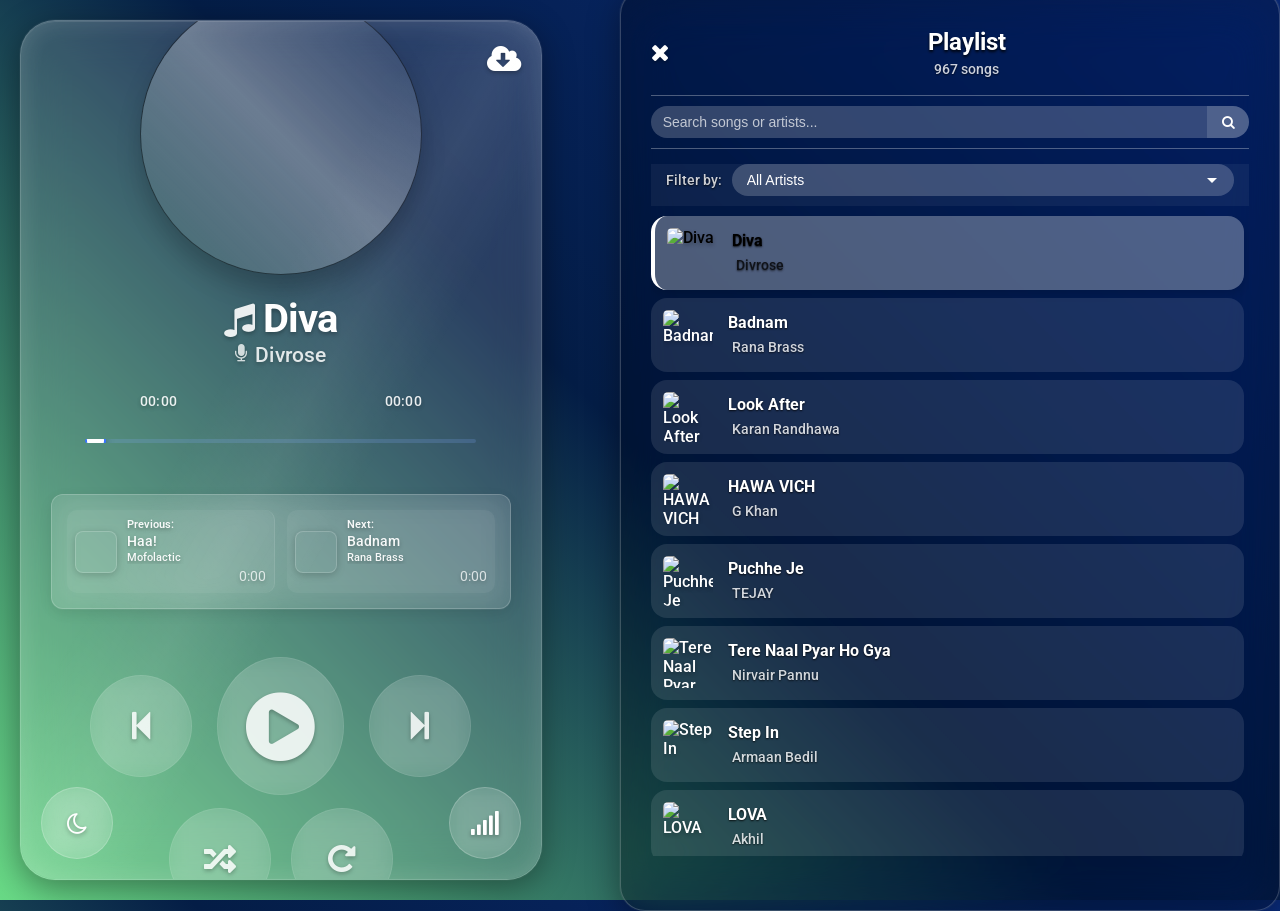
==== commit 5ff2f786: "Update index.html" ====
--- a/index.html
+++ b/index.html
@@ -5,8 +5,18 @@
     <meta http-equiv="X-UA-Compatible" content="IE=edge">
     <meta name="viewport" content="width=device-width, initial-scale=1.0, maximum-scale=1.0, user-scalable=no">
     <title>Dope Punjabi Music</title>
+    <link rel="preconnect" href="https://fonts.googleapis.com">
+    <link rel="preconnect" href="https://fonts.gstatic.com" crossorigin>
+    <link rel="preconnect" href="https://cdnjs.cloudflare.com">
+    <link rel="preconnect" href="https://cdn-icons-png.flaticon.com" crossorigin>
+    <link rel="dns-prefetch" href="https://fonts.googleapis.com">
+    <link rel="dns-prefetch" href="https://fonts.gstatic.com">
+    <link rel="dns-prefetch" href="https://cdnjs.cloudflare.com">
+    <link rel="dns-prefetch" href="https://cdn-icons-png.flaticon.com">
+
     <link rel="stylesheet" href="style.css">
-    <link rel="stylesheet" href="bandwidth-styles.css">
+    <link rel="preload" href="bandwidth-styles.css" as="style" onload="this.onload=null;this.rel='stylesheet'">
+    <noscript><link rel="stylesheet" href="bandwidth-styles.css"></noscript>
     <script src="music.js" defer></script>
     <script src="script.js" defer></script>
     <link rel="shortcut icon" href="https://cdn-icons-png.flaticon.com/512/875/875590.png" type="image/x-icon">  
@@ -98,12 +108,14 @@
                </div>
            </div>
            
-           <div class="bandwidth-button" onclick="toggleBandwidthOptions()">
+           <div class="bandwidth-button" onclick="toggleBandwidthOptions()" aria-haspopup="dialog" aria-controls="bandwidth-selector">
                <i class="fas fa-signal"></i>
            </div>
+           <!-- Click-to-close backdrop for bandwidth selector -->
+           <div class="bandwidth-overlay" onclick="closeBandwidthOptions()" aria-hidden="true"></div>
            
-           <div class="bandwidth-selector">
-               <div class="bandwidth-label">Quality:</div>
+           <div class="bandwidth-selector" id="bandwidth-selector" role="dialog" aria-modal="true" aria-label="Select streaming quality" tabindex="-1">
+               <div class="bandwidth-label">Select Quality</div>
                <div class="bandwidth-options">
                    <div class="bandwidth-option" data-quality="high" onclick="changeBandwidth('high')">High</div>
                    <div class="bandwidth-option" data-quality="medium" onclick="changeBandwidth('medium')">Medium</div>
--- a/style.css
+++ b/style.css
@@ -87,14 +87,15 @@
 body{
     font-family: 'Roboto', 'Segoe UI', Arial, sans-serif;
     background: var(--bg-color);
-    background-size: 400% 400%;
-    animation: gradientShift 15s ease infinite;
+    background-size: auto;
+    background-attachment: fixed;
+    animation: none;
     font-weight: 500;
     color: var(--text-color);
     margin: 0;
     padding: 0;
     overflow: hidden;
-    transition: all 2s cubic-bezier(0.19, 1, 0.22, 1);
+    transition: none;
     text-shadow: var(--text-shadow);
     height: 100vh;
     width: 100vw;
@@ -106,11 +107,11 @@
 }
 
 body.bg-transitioning {
-    animation: smoothTransition 1.2s ease-out forwards, pulseBackground 8s ease-in-out infinite;
+    animation: none;
 }
 
 body.playing-music {
-    animation: gradientShift 20s ease infinite, pulseBackground 15s ease-in-out infinite;
+    animation: none;
 }
 
 /* Keyboard Shortcuts Tooltip */
@@ -231,8 +232,8 @@
 }
 
 .bg-transitioning {
-    background-size: 200% 200%;
-    animation: bg-transition 1.5s ease-in-out;
+    background-size: auto;
+    animation: none;
 }
 
 @keyframes bg-transition {
@@ -505,11 +506,13 @@
     width: 100%;
     transition: all 0.3s ease;
     text-align: center;
-    display: flex;
+    display: inline-flex;
+    align-items: center;
+    justify-content: center;
+    flex-wrap: nowrap;
+    gap: clamp(6px, 1vw, 8px);
     margin: auto;
     font-weight: 700;
-    flex-wrap: wrap;
-    justify-content: center;
     padding: 0 15px;
     box-sizing: border-box;
     text-shadow: var(--text-shadow);
@@ -517,14 +520,24 @@
     line-height: 1.2;
 }
 .track-artist{
-    margin-top: 5px;
+    margin-top: 0;
     transition: all 0.3s ease;
     margin: auto;
+    display: inline-flex;
+    align-items: center;
+    justify-content: center;
+    gap: clamp(6px, 1vw, 8px);
     font-size: clamp(0.9rem, 3vw, 1.3rem);
     font-weight: 500;
     opacity: 0.85;
     text-shadow: var(--text-shadow);
     letter-spacing: 0.01em;
+}
+
+.track-name i,
+.track-artist i {
+    font-size: 0.9em;
+    opacity: 0.9;
 }
 
 .buttons{
@@ -1140,15 +1153,23 @@
     box-shadow: 0 8px 25px rgba(0, 0, 0, 0.15);
 }
 .slider_container{
-    display: flex;
-    justify-content: center;
+    display: grid;
+    grid-template-columns: 1fr auto 1fr;
+    grid-template-areas:
+        "timeleft . timeright"
+        "slider slider slider";
     align-items: center;
+    justify-items: center;
     width: 100%;
     margin: clamp(4px, 1vh, 8px) 0;
     padding: clamp(2px, 0.5vw, 6px);
     gap: clamp(10px, 2vw, 15px);
     transition: all 0.4s cubic-bezier(0.175, 0.885, 0.32, 1.275);
 }
+
+.current-time { grid-area: timeleft; }
+.total-duration { grid-area: timeright; }
+.seek_slider { grid-area: slider; }
 .seek_slider,
 .volume_slider{
     -webkit-appearance: none;
@@ -1173,9 +1194,9 @@
 }
 
 .seek_slider:hover {
-    height: clamp(5px, 1.5vh, 7px);
-    transform: scaleY(1.2);
-    transition: all 0.3s cubic-bezier(0.175, 0.885, 0.32, 1.275);
+    height: clamp(3px, 1vh, 4px);
+    transform: none;
+    transition: none;
 }
 
 .seek_slider:active {
@@ -1226,8 +1247,8 @@
 }
 
 .seek_slider:hover::before {
-    box-shadow: 0 0 clamp(10px, 3vw, 18px) rgba(55, 116, 255, 0.8);
-    animation: none;
+    box-shadow: 0 0 clamp(6px, 1.5vw, 10px) rgba(55, 116, 255, 0.3);
+    animation: pulse 2s infinite;
 }
 
 .seek_slider::-webkit-slider-thumb,
@@ -1235,8 +1256,8 @@
     -webkit-appearance: none;
     -moz-appearance: none;
     appearance: none;
-    width: clamp(14px, 3vw, 18px);
-    height: clamp(14px, 3vw, 18px);
+    width: clamp(18px, 4vw, 24px);
+    height: clamp(18px, 4vw, 24px);
     background: white;
     border: 2px solid #3774ff;
     cursor: pointer;
@@ -1248,9 +1269,9 @@
 }
 
 .seek_slider::-webkit-slider-thumb {
-    width: clamp(12px, 2.5vw, 16px);
-    height: clamp(12px, 2.5vw, 16px);
-    opacity: 0;
+    width: clamp(16px, 3.5vw, 22px);
+    height: clamp(16px, 3.5vw, 22px);
+    opacity: 1;
     transition: all 0.4s cubic-bezier(0.175, 0.885, 0.32, 1.275);
 }
 
@@ -1418,8 +1439,8 @@
     }
     
     .slider_container {
-        margin: 20px 0;
-        padding: 0 10px;
+        margin: 0;
+        padding: 0;
     }
     
     .seek_slider {
@@ -1509,8 +1530,8 @@
     }
     
     .slider_container {
-        margin: 15px 0;
-        padding: 0 5px;
+        margin: 0;
+        padding: 0;
     }
     
     .seek_slider {
@@ -1796,8 +1817,8 @@
     }
     
     .slider_container {
-        margin: clamp(6px, 1.5vw, 10px) 0;
-        padding: 0 clamp(2px, 0.5vw, 5px);
+        margin: 0;
+        padding: 0;
     }
     
     .seek_slider {
@@ -2032,8 +2053,8 @@
     }
     
     .slider_container {
-        margin: clamp(4px, 1.2vw, 8px) 0;
-        padding: 0 clamp(1px, 0.3vw, 3px);
+        margin: 0;
+        padding: 0;
     }
     
     .seek_slider {
@@ -2171,8 +2192,8 @@
     }
     
     .slider_container {
-        margin: 10px 0;
-        padding: 0 2px;
+        margin: 0;
+        padding: 0;
     }
     
     .seek_slider {
@@ -2285,8 +2306,8 @@
     }
     
     .slider_container {
-        margin: 8px 0;
-        padding: 0 1px;
+        margin: 0;
+        padding: 0;
     }
     
     .seek_slider {
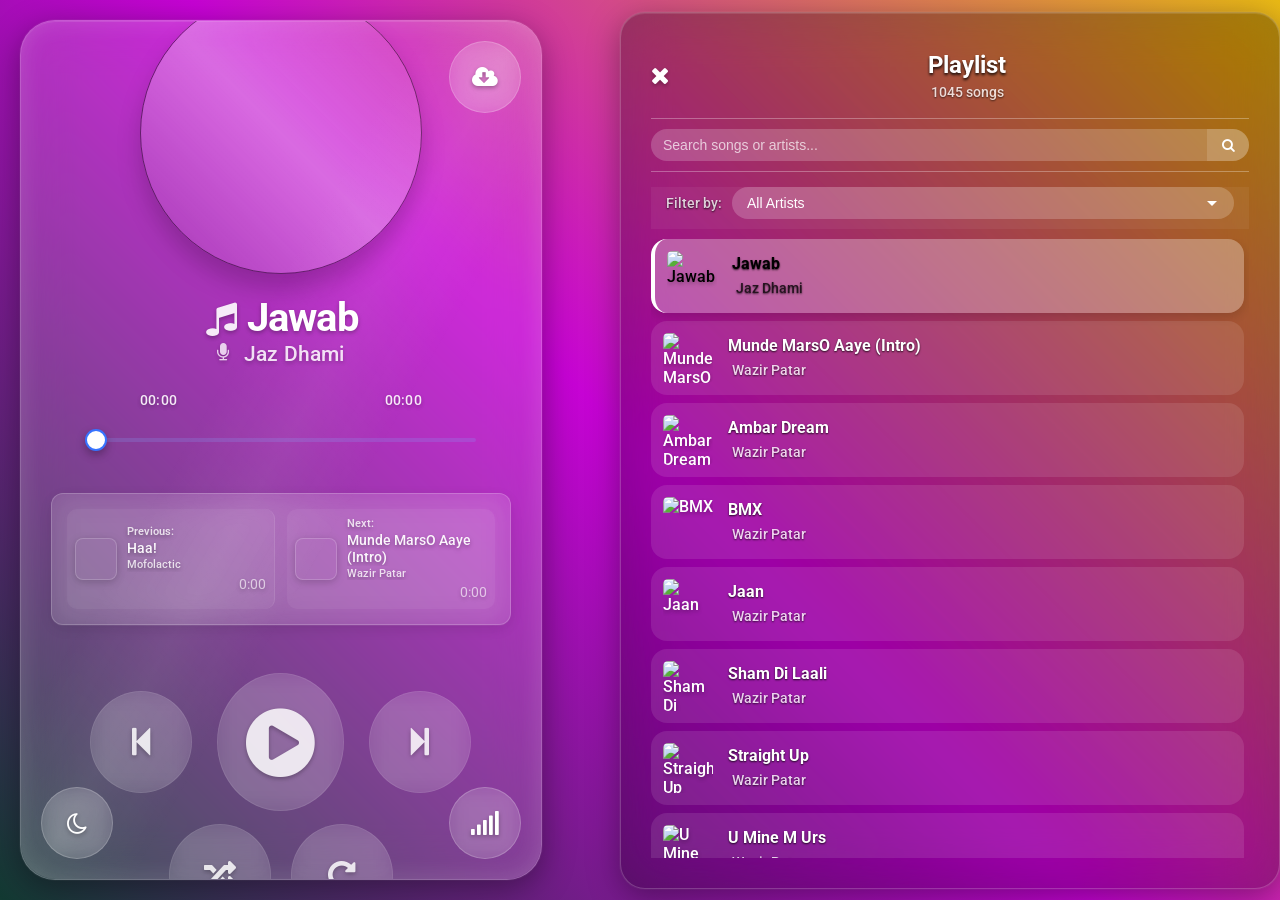
==== commit 94b12261: "Enhance accessibility for controls in index.html Updated accessibility features for playlist toggle " ====
--- a/index.html
+++ b/index.html
@@ -1,3 +1,4 @@
+
 <!DOCTYPE html>
 <html lang="en">
 <head>
@@ -30,15 +31,13 @@
 
    <div class="player">
        <div class="wrapper glass frosted-glass">
-        <div class="playlist-toggle" onclick="togglePlaylist()">
+        <div class="playlist-toggle" role="button" aria-label="Toggle playlist" tabindex="0" onclick="togglePlaylist()" onkeydown="if(event.key==='Enter'||event.key===' ') togglePlaylist()">
             <i class="fa fa-list" aria-hidden="true"></i>
         </div>
         
-        <div class="downloadbutton">
-        <div class="download-track" onclick="downloadTrack()">
-        <i class="fa fa-cloud-download" aria-hidden="true"></i>
-    </div>
-</div>
+        <div class="downloadbutton" role="button" aria-label="Download current track" tabindex="0" onclick="downloadTrack()" onkeydown="if(event.key==='Enter'||event.key===' ') downloadTrack()">
+            <i class="fa fa-cloud-download" aria-hidden="true"></i>
+        </div>
            <div class="details">
                <div class="blob"></div>
                
--- a/style.css
+++ b/style.css
@@ -1,3 +1,4 @@
+
 
 :root {
     --seek-before-width: 0%;
@@ -8,8 +9,10 @@
     --glass-bg: rgba(255, 255, 255, 0.15);
     --glass-border: rgba(255, 255, 255, 0.2);
     --text-color: #ffffff;
+    --text-secondary: rgba(255, 255, 255, 0.85);
     --text-shadow: 0px 2px 4px rgba(0, 0, 0, 0.3);
     --button-bg: rgba(255, 255, 255, 0.1);
+    --button-bg-hover: rgba(255, 255, 255, 0.25);
     --slider-bg: rgba(131, 169, 255, 0.2);
     --playlist-bg: rgba(0, 0, 0, 0.3);
     --accent-color: #667eea;
@@ -23,13 +26,35 @@
     --frost-glow: rgba(255, 255, 255, 0.05);
 }
 
+[data-theme="light"] {
+    --bg-color: linear-gradient(135deg, #667eea 0%, #764ba2 100%);
+    --glass-bg: rgba(255, 255, 255, 0.15);
+    --glass-border: rgba(255, 255, 255, 0.2);
+    --text-color: #ffffff;
+    --text-secondary: rgba(255, 255, 255, 0.85);
+    --text-shadow: 0px 2px 4px rgba(0, 0, 0, 0.3);
+    --button-bg: rgba(255, 255, 255, 0.1);
+    --button-bg-hover: rgba(255, 255, 255, 0.25);
+    --slider-bg: rgba(131, 169, 255, 0.2);
+    --playlist-bg: rgba(0, 0, 0, 0.3);
+    --accent-color: #667eea;
+    --secondary-accent: #764ba2;
+    --frost-bg: rgba(255, 255, 255, 0.08);
+    --frost-border: rgba(255, 255, 255, 0.12);
+    --frost-blur: 15px;
+    --frost-shadow: 0 8px 32px rgba(0, 0, 0, 0.3);
+    --frost-glow: rgba(255, 255, 255, 0.05);
+}
+
 [data-theme="dark"] {
     --bg-color: linear-gradient(135deg, #1e3c72 0%, #2a5298 100%);
     --glass-bg: rgba(0, 0, 0, 0.25);
     --glass-border: rgba(255, 255, 255, 0.1);
     --text-color: #ffffff;
+    --text-secondary: rgba(255, 255, 255, 0.85);
     --text-shadow: 0px 2px 4px rgba(0, 0, 0, 0.5);
     --button-bg: rgba(255, 255, 255, 0.05);
+    --button-bg-hover: rgba(0, 0, 0, 0.5);
     --slider-bg: rgba(30, 60, 114, 0.3);
     --playlist-bg: rgba(0, 0, 0, 0.4);
     --accent-color: #2a5298;
@@ -41,6 +66,29 @@
     --frost-blur: 20px;
     --frost-shadow: 0 8px 32px rgba(0, 0, 0, 0.5);
     --frost-glow: rgba(30, 60, 114, 0.1);
+}
+
+/* Respect system color scheme when no manual override is set */
+@media (prefers-color-scheme: dark) {
+    :root {
+        --bg-color: linear-gradient(135deg, #1e3c72 0%, #2a5298 100%);
+        --glass-bg: rgba(0, 0, 0, 0.25);
+        --glass-border: rgba(255, 255, 255, 0.1);
+        --text-color: #ffffff;
+        --text-secondary: rgba(255, 255, 255, 0.85);
+        --text-shadow: 0px 2px 4px rgba(0, 0, 0, 0.5);
+        --button-bg: rgba(255, 255, 255, 0.05);
+        --button-bg-hover: rgba(0, 0, 0, 0.5);
+        --slider-bg: rgba(30, 60, 114, 0.3);
+        --playlist-bg: rgba(0, 0, 0, 0.4);
+        --accent-color: #2a5298;
+        --secondary-accent: #1e3c72;
+        --frost-bg: rgba(15, 20, 40, 0.25);
+        --frost-border: rgba(255, 255, 255, 0.08);
+        --frost-blur: 20px;
+        --frost-shadow: 0 8px 32px rgba(0, 0, 0, 0.5);
+        --frost-glow: rgba(30, 60, 114, 0.1);
+    }
 }
 
 @keyframes gradientShift {
@@ -538,6 +586,9 @@
 .track-artist i {
     font-size: 0.9em;
     opacity: 0.9;
+    display: inline-block;
+    width: 1em;
+    line-height: 1;
 }
 
 .buttons{
@@ -600,14 +651,44 @@
     position: absolute;
     top: 20px;
     left: 20px;
+    padding: 10px;
+    font-size: 24px;
+    background: var(--button-bg);
+    border: 1px solid var(--glass-border);
+    border-radius: 50%;
+    color: var(--text-color);
     cursor: pointer;
-    font-size: 24px;
+    transition: all 0.3s ease;
+    backdrop-filter: blur(10px);
+    -webkit-backdrop-filter: blur(10px);
+    width: 50px;
+    height: 50px;
+    display: flex;
+    align-items: center;
+    justify-content: center;
     z-index: 10;
-    transition: all 0.3s ease;
 }
 
 .playlist-toggle:hover {
     transform: scale(1.1);
+    background: rgba(255, 255, 255, 0.3);
+    box-shadow: 0 4px 15px rgba(0, 0, 0, 0.2);
+}
+
+.playlist-toggle:active {
+    transform: scale(0.98);
+}
+
+.playlist-toggle:focus-visible {
+    outline: 2px solid var(--accent-color);
+    outline-offset: 2px;
+    box-shadow: 0 0 0 3px rgba(55, 116, 255, 0.3);
+}
+
+.playlist-toggle[aria-disabled="true"] {
+    opacity: 0.5;
+    cursor: not-allowed;
+    pointer-events: none;
 }
 
 .playlist-container {
@@ -634,6 +715,8 @@
     opacity: 0;
     visibility: hidden;
     transition: all 0.4s cubic-bezier(0.175, 0.885, 0.32, 1.275);
+    content-visibility: auto;
+    contain-intrinsic-size: 600px;
 }
 
 /* Landscape Controls - Hidden by default */
@@ -1108,17 +1191,44 @@
     position: absolute;
     top: 20px;
     right: 20px;
-    padding: 0px;
-    font-size: xx-large;
-    transition: all .3s ease-in-out;
+    padding: 10px;
+    font-size: 24px;
+    background: var(--button-bg);
+    border: 1px solid var(--glass-border);
+    border-radius: 50%;
+    color: var(--text-color);
+    cursor: pointer;
+    transition: all 0.3s ease;
+    backdrop-filter: blur(10px);
+    -webkit-backdrop-filter: blur(10px);
+    width: 50px;
+    height: 50px;
+    display: flex;
+    align-items: center;
+    justify-content: center;
+    z-index: 10;
 }
 
 .downloadbutton:hover{
-    transition: 0.9s;
-    filter: drop-shadow(.1em .2em .1em black);
-    font-size: 35px;
-    transition: all .2s ease-in-out;
-    
+    transform: scale(1.1);
+    background: rgba(255, 255, 255, 0.3);
+    box-shadow: 0 4px 15px rgba(0, 0, 0, 0.2);
+}
+
+.downloadbutton:active {
+    transform: scale(0.98);
+}
+
+.downloadbutton:focus-visible {
+    outline: 2px solid var(--accent-color);
+    outline-offset: 2px;
+    box-shadow: 0 0 0 3px rgba(55, 116, 255, 0.3);
+}
+
+.downloadbutton[aria-disabled="true"] {
+    opacity: 0.5;
+    cursor: not-allowed;
+    pointer-events: none;
 }
 
 
@@ -1181,7 +1291,7 @@
     transition: all 0.4s cubic-bezier(0.175, 0.885, 0.32, 1.275);
     border-radius: clamp(15px, 3vw, 25px);
     position: relative;
-    overflow: hidden;
+    
     cursor: pointer;
     min-width: clamp(200px, 40vw, 300px);
     flex: 1;
@@ -1447,12 +1557,17 @@
         width: 85%;
     }
     
+    .theme-toggle,
+    .playlist-toggle,
+    .downloadbutton {
+        width: 48px;
+        height: 48px;
+        font-size: 22px;
+    }
+    
     .theme-toggle {
         bottom: 20px;
         left: 20px;
-        width: 48px;
-        height: 48px;
-        font-size: 22px;
     }
 }
 
@@ -1608,12 +1723,17 @@
         max-width: 120px; /* Reduced width to fit side by side */
     }
     
+    .theme-toggle,
+    .playlist-toggle,
+    .downloadbutton {
+        width: 44px;
+        height: 44px;
+        font-size: clamp(18px, 4vw, 22px);
+    }
+    
     .theme-toggle {
         bottom: 15px;
         left: 15px;
-        width: 44px;
-        height: 44px;
-        font-size: clamp(18px, 4vw, 22px);
     }
     
     .playlist-container {
@@ -1850,12 +1970,17 @@
         left: clamp(5px, 1.5vw, 10px);
     }
     
+    .theme-toggle,
+    .playlist-toggle,
+    .downloadbutton {
+        width: clamp(32px, 8vw, 40px);
+        height: clamp(32px, 8vw, 40px);
+        font-size: clamp(14px, 3.5vw, 18px);
+    }
+
     .theme-toggle {
         bottom: clamp(5px, 1.5vw, 10px);
         left: clamp(5px, 1.5vw, 10px);
-        width: clamp(32px, 8vw, 40px);
-        height: clamp(32px, 8vw, 40px);
-        font-size: clamp(14px, 3.5vw, 18px);
     }
     
     .playlist-container {
@@ -2086,12 +2211,17 @@
         left: clamp(3px, 1vw, 8px);
     }
     
+    .theme-toggle,
+    .playlist-toggle,
+    .downloadbutton {
+        width: clamp(28px, 6vw, 36px);
+        height: clamp(28px, 6vw, 36px);
+        font-size: clamp(12px, 3vw, 16px);
+    }
+
     .theme-toggle {
         bottom: clamp(3px, 1vw, 8px);
         left: clamp(3px, 1vw, 8px);
-        width: clamp(28px, 6vw, 36px);
-        height: clamp(28px, 6vw, 36px);
-        font-size: clamp(12px, 3vw, 16px);
     }
     
     .playlist-container {
@@ -2216,10 +2346,15 @@
         padding: clamp(8px, 2vw, 12px);
     }
     
-    .theme-toggle {
+    .theme-toggle,
+    .playlist-toggle,
+    .downloadbutton {
         width: 36px;
         height: 36px;
         font-size: clamp(16px, 3.5vw, 20px);
+    }
+
+    .theme-toggle {
         bottom: 10px;
         left: 10px;
     }
@@ -2339,10 +2474,15 @@
         left: 8px;
     }
     
-    .theme-toggle {
+    .theme-toggle,
+    .playlist-toggle,
+    .downloadbutton {
         width: 32px;
         height: 32px;
         font-size: clamp(14px, 3.2vw, 18px);
+    }
+
+    .theme-toggle {
         bottom: 8px;
         left: 8px;
     }
@@ -2551,10 +2691,10 @@
     right: 20px;
     width: 50px;
     height: 50px;
-    background: rgba(255, 255, 255, 0.15);
+    background: var(--button-bg);
     backdrop-filter: blur(10px);
     -webkit-backdrop-filter: blur(10px);
-    border: 1px solid rgba(255, 255, 255, 0.2);
+    border: 1px solid var(--glass-border);
     border-radius: 50%;
     display: flex;
     align-items: center;
@@ -2563,6 +2703,7 @@
     opacity: 0;
     visibility: hidden;
     transform: translateY(20px);
+    will-change: transform, opacity;
     transition: all 0.3s cubic-bezier(0.4, 0, 0.2, 1);
     z-index: 1000;
     box-shadow: 0 8px 32px rgba(0, 0, 0, 0.1);
@@ -2575,7 +2716,7 @@
 }
 
 .scroll-to-top-btn:hover {
-    background: rgba(255, 255, 255, 0.25);
+    background: var(--button-bg-hover);
     transform: translateY(-2px);
     box-shadow: 0 12px 40px rgba(0, 0, 0, 0.15);
 }
@@ -2586,23 +2727,15 @@
 
 .scroll-to-top-btn i {
     font-size: 18px;
-    color: rgba(255, 255, 255, 0.9);
+    color: var(--text-color);
     transition: color 0.3s ease;
 }
 
 .scroll-to-top-btn:hover i {
-    color: rgba(255, 255, 255, 1);
-}
-
-/* Dark theme adjustments */
-[data-theme="dark"] .scroll-to-top-btn {
-    background: rgba(0, 0, 0, 0.3);
-    border: 1px solid rgba(255, 255, 255, 0.1);
-}
-
-[data-theme="dark"] .scroll-to-top-btn:hover {
-    background: rgba(0, 0, 0, 0.5);
-}
+    color: var(--text-color);
+}
+
+/* Theme values now come from variables and follow system preference or overrides */
 
 /* Mobile responsive adjustments */
 @media (max-width: 768px) {
@@ -2670,7 +2803,7 @@
         top: auto;
         left: auto;
         width: 100%;
-        height: calc(100vh - 40px);
+        height: calc(95vh - 40px);
         max-height: none;
         opacity: 1;
         visibility: visible;
--- a/bandwidth-styles.css
+++ b/bandwidth-styles.css
@@ -33,50 +33,61 @@
     right: 20px;
     display: none;
     flex-direction: column;
-    padding: 10px;
+    gap: 10px;
+    padding: 12px 14px;
+    border-radius: 14px;
+    background: rgba(0, 0, 0, 0.5);
+    backdrop-filter: blur(10px) saturate(1.1);
+    -webkit-backdrop-filter: blur(10px) saturate(1.1);
+    z-index: 99;
+    box-shadow: 0 10px 35px rgba(0, 0, 0, 0.35);
+    border: 1px solid rgba(255, 255, 255, 0.15);
+    box-sizing: border-box;
+    will-change: transform, opacity;
+}
+
+.bandwidth-selector.show {
+    display: flex;
+    animation: bwPopupIn 180ms ease-out;
+}
+
+.bandwidth-label {
+    font-size: 0.9rem;
+    font-weight: 600;
+    color: var(--text-color);
+    text-shadow: var(--text-shadow);
+}
+
+.bandwidth-options {
+    display: flex;
+    flex-direction: column;
+    gap: 8px;
+}
+
+.bandwidth-option {
+    padding: 8px 12px;
     border-radius: 10px;
-    background: var(--glass-bg);
-    backdrop-filter: blur(5px);
-    -webkit-backdrop-filter: blur(5px);
-    z-index: 99;
-    box-shadow: 0 4px 8px rgba(0, 0, 0, 0.2);
-    border: 1px solid rgba(255, 255, 255, 0.1);
-    box-sizing: border-box;
-}
-
-.bandwidth-selector.show {
-    display: flex;
-}
-
-.bandwidth-label {
-    font-size: 14px;
-    margin-bottom: 5px;
-    font-weight: 500;
-    color: var(--text-color);
-}
-
-.bandwidth-options {
-    display: flex;
-    flex-direction: column;
-    gap: 5px;
-}
-
-.bandwidth-option {
-    padding: 5px 10px;
-    border-radius: 5px;
     cursor: pointer;
     font-weight: 500;
     color: var(--text-color);
-    transition: background 0.2s ease;
+    transition: all 0.2s ease;
+    display: flex;
+    align-items: center;
+    justify-content: space-between;
+    background: rgba(255, 255, 255, 0.08);
+    border: 1px solid rgba(255, 255, 255, 0.12);
 }
 
 .bandwidth-option:hover {
-    background: rgba(255, 255, 255, 0.1);
+    background: rgba(255, 255, 255, 0.15);
+    transform: translateY(-1px);
 }
 
 .bandwidth-option.active {
-    background: var(--primary-color);
+    background: var(--accent-color);
     color: white;
+    border-color: rgba(255, 255, 255, 0.25);
+    box-shadow: 0 8px 25px rgba(0,0,0,0.25);
 }
 
 /* Responsive adjustments */
@@ -91,6 +102,8 @@
     .bandwidth-selector {
         bottom: 60px;
         right: 15px;
+        padding: 10px 12px;
+        border-radius: 12px;
     }
 }
 
@@ -106,7 +119,7 @@
     cursor: pointer;
     transition: all 0.3s ease;
     background: rgba(255, 255, 255, 0.1);
-    border: 1px solid transparent;
+    border: 2px solid transparent;
     font-weight: 500;
     color: var(--text-color);
 }
@@ -128,6 +141,7 @@
     margin-left: 5px;
     font-size: 0.6rem;
     letter-spacing: -2px;
+    
 }
 
 .bandwidth-option[data-quality="medium"]::after {
@@ -147,28 +161,55 @@
 /* Media queries for responsive design */
 @media screen and (max-width: 768px) {
     .bandwidth-selector {
-        padding: 4px;
+        padding: 8px 10px;
     }
     
     .bandwidth-option {
-        padding: 4px 8px;
-        font-size: 0.75rem;
+        padding: 6px 10px;
+        font-size: 0.8rem;
     }
 }
 
 @media screen and (max-width: 480px) {
     .bandwidth-selector {
-        padding: 3px;
+        padding: 6px 8px;
         margin: 8px 0;
     }
     
     .bandwidth-label {
-        font-size: 0.8rem;
+        font-size: 0.85rem;
         margin-right: 5px;
     }
     
     .bandwidth-option {
-        padding: 3px 6px;
-        font-size: 0.7rem;
-    }
-}
+        padding: 5px 8px;
+        font-size: 0.75rem;
+    }
+}
+
+/* Backdrop overlay for outside-click close */
+.bandwidth-overlay {
+    position: fixed;
+    top: 0;
+    left: 0;
+    right: 0;
+    bottom: 0;
+    background: rgba(0, 0, 0, 0.25);
+    backdrop-filter: blur(2px);
+    -webkit-backdrop-filter: blur(2px);
+    opacity: 0;
+    visibility: hidden;
+    pointer-events: none;
+    z-index: 98;
+    transition: opacity 0.2s ease, visibility 0.2s ease;
+}
+.bandwidth-overlay.show {
+    opacity: 1;
+    visibility: visible;
+    pointer-events: auto;
+}
+
+@keyframes bwPopupIn {
+    from { opacity: 0; transform: translateY(6px) scale(0.98); }
+    to { opacity: 1; transform: translateY(0) scale(1); }
+}
--- a/bandwidth-styles.css
+++ b/bandwidth-styles.css
@@ -33,50 +33,61 @@
     right: 20px;
     display: none;
     flex-direction: column;
-    padding: 10px;
+    gap: 10px;
+    padding: 12px 14px;
+    border-radius: 14px;
+    background: rgba(0, 0, 0, 0.5);
+    backdrop-filter: blur(10px) saturate(1.1);
+    -webkit-backdrop-filter: blur(10px) saturate(1.1);
+    z-index: 99;
+    box-shadow: 0 10px 35px rgba(0, 0, 0, 0.35);
+    border: 1px solid rgba(255, 255, 255, 0.15);
+    box-sizing: border-box;
+    will-change: transform, opacity;
+}
+
+.bandwidth-selector.show {
+    display: flex;
+    animation: bwPopupIn 180ms ease-out;
+}
+
+.bandwidth-label {
+    font-size: 0.9rem;
+    font-weight: 600;
+    color: var(--text-color);
+    text-shadow: var(--text-shadow);
+}
+
+.bandwidth-options {
+    display: flex;
+    flex-direction: column;
+    gap: 8px;
+}
+
+.bandwidth-option {
+    padding: 8px 12px;
     border-radius: 10px;
-    background: var(--glass-bg);
-    backdrop-filter: blur(5px);
-    -webkit-backdrop-filter: blur(5px);
-    z-index: 99;
-    box-shadow: 0 4px 8px rgba(0, 0, 0, 0.2);
-    border: 1px solid rgba(255, 255, 255, 0.1);
-    box-sizing: border-box;
-}
-
-.bandwidth-selector.show {
-    display: flex;
-}
-
-.bandwidth-label {
-    font-size: 14px;
-    margin-bottom: 5px;
-    font-weight: 500;
-    color: var(--text-color);
-}
-
-.bandwidth-options {
-    display: flex;
-    flex-direction: column;
-    gap: 5px;
-}
-
-.bandwidth-option {
-    padding: 5px 10px;
-    border-radius: 5px;
     cursor: pointer;
     font-weight: 500;
     color: var(--text-color);
-    transition: background 0.2s ease;
+    transition: all 0.2s ease;
+    display: flex;
+    align-items: center;
+    justify-content: space-between;
+    background: rgba(255, 255, 255, 0.08);
+    border: 1px solid rgba(255, 255, 255, 0.12);
 }
 
 .bandwidth-option:hover {
-    background: rgba(255, 255, 255, 0.1);
+    background: rgba(255, 255, 255, 0.15);
+    transform: translateY(-1px);
 }
 
 .bandwidth-option.active {
-    background: var(--primary-color);
+    background: var(--accent-color);
     color: white;
+    border-color: rgba(255, 255, 255, 0.25);
+    box-shadow: 0 8px 25px rgba(0,0,0,0.25);
 }
 
 /* Responsive adjustments */
@@ -91,6 +102,8 @@
     .bandwidth-selector {
         bottom: 60px;
         right: 15px;
+        padding: 10px 12px;
+        border-radius: 12px;
     }
 }
 
@@ -106,7 +119,7 @@
     cursor: pointer;
     transition: all 0.3s ease;
     background: rgba(255, 255, 255, 0.1);
-    border: 1px solid transparent;
+    border: 2px solid transparent;
     font-weight: 500;
     color: var(--text-color);
 }
@@ -128,6 +141,7 @@
     margin-left: 5px;
     font-size: 0.6rem;
     letter-spacing: -2px;
+    
 }
 
 .bandwidth-option[data-quality="medium"]::after {
@@ -147,28 +161,55 @@
 /* Media queries for responsive design */
 @media screen and (max-width: 768px) {
     .bandwidth-selector {
-        padding: 4px;
+        padding: 8px 10px;
     }
     
     .bandwidth-option {
-        padding: 4px 8px;
-        font-size: 0.75rem;
+        padding: 6px 10px;
+        font-size: 0.8rem;
     }
 }
 
 @media screen and (max-width: 480px) {
     .bandwidth-selector {
-        padding: 3px;
+        padding: 6px 8px;
         margin: 8px 0;
     }
     
     .bandwidth-label {
-        font-size: 0.8rem;
+        font-size: 0.85rem;
         margin-right: 5px;
     }
     
     .bandwidth-option {
-        padding: 3px 6px;
-        font-size: 0.7rem;
-    }
-}
+        padding: 5px 8px;
+        font-size: 0.75rem;
+    }
+}
+
+/* Backdrop overlay for outside-click close */
+.bandwidth-overlay {
+    position: fixed;
+    top: 0;
+    left: 0;
+    right: 0;
+    bottom: 0;
+    background: rgba(0, 0, 0, 0.25);
+    backdrop-filter: blur(2px);
+    -webkit-backdrop-filter: blur(2px);
+    opacity: 0;
+    visibility: hidden;
+    pointer-events: none;
+    z-index: 98;
+    transition: opacity 0.2s ease, visibility 0.2s ease;
+}
+.bandwidth-overlay.show {
+    opacity: 1;
+    visibility: visible;
+    pointer-events: auto;
+}
+
+@keyframes bwPopupIn {
+    from { opacity: 0; transform: translateY(6px) scale(0.98); }
+    to { opacity: 1; transform: translateY(0) scale(1); }
+}
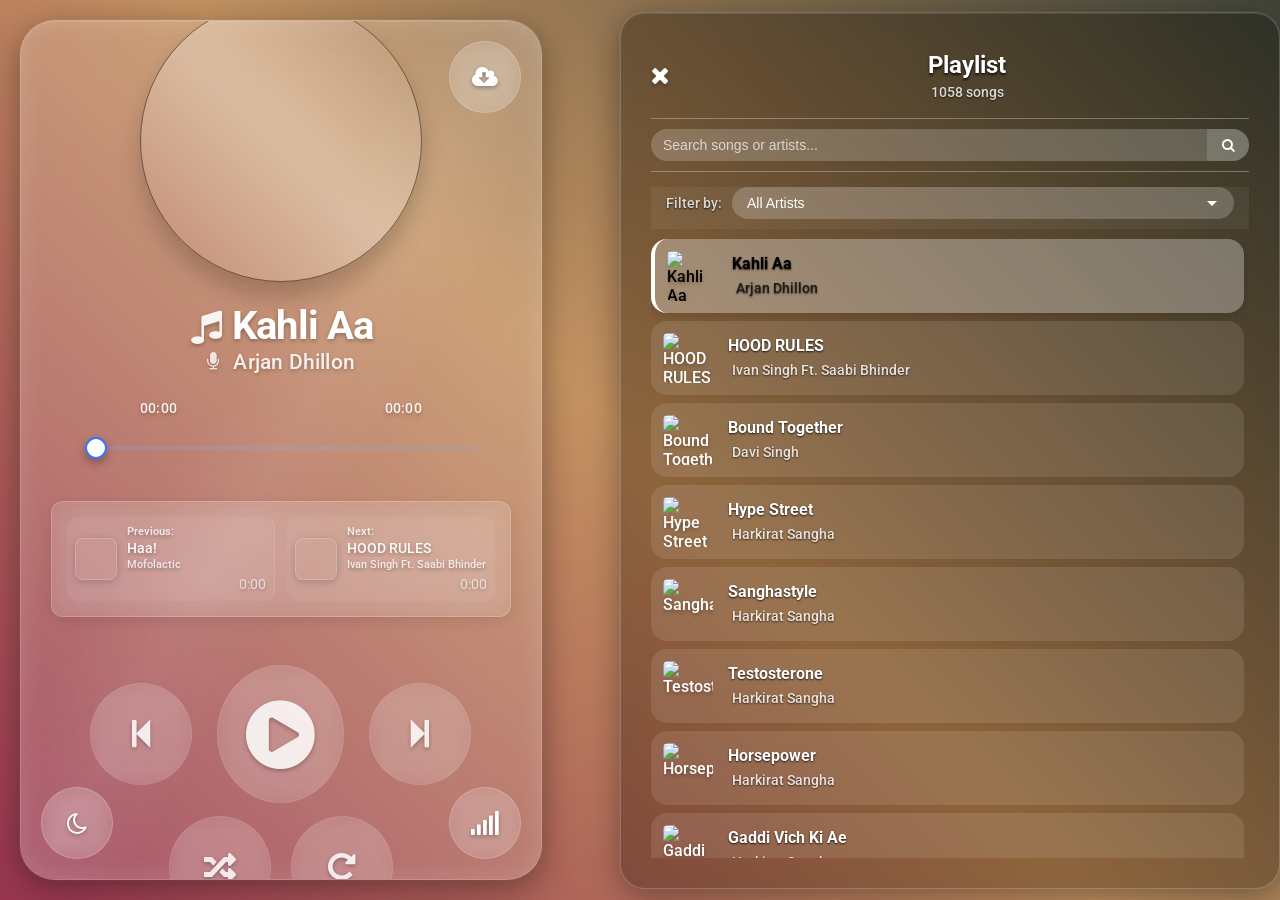
==== commit fe8b7e62: "Update index.html" ====
--- a/index.html
+++ b/index.html
@@ -5,6 +5,8 @@
     <meta charset="UTF-8">
     <meta http-equiv="X-UA-Compatible" content="IE=edge">
     <meta name="viewport" content="width=device-width, initial-scale=1.0, maximum-scale=1.0, user-scalable=no">
+    <!-- Match browser UI bars to background tone on mobile -->
+    <meta name="theme-color" content="#667eea">
     <title>Dope Punjabi Music</title>
     <link rel="preconnect" href="https://fonts.googleapis.com">
     <link rel="preconnect" href="https://fonts.gstatic.com" crossorigin>
--- a/style.css
+++ b/style.css
@@ -493,6 +493,7 @@
     box-shadow: 0 15px 25px rgba(0,0,0,0.2);
     animation: animate 5s ease-in-out infinite;
     transition: all 0.5s cubic-bezier(0.175, 0.885, 0.32, 1.275);
+    will-change: transform, opacity;
 }
 
 @keyframes animate {
@@ -1484,6 +1485,51 @@
     to{
         transform: rotate(359deg);
     }
+}
+/* Background layer for GIFs: full-viewport, fixed, composited */
+.background-layer {
+    position: fixed;
+    top: 0;
+    left: 0;
+    width: 100vw;
+    height: 100vh;
+    pointer-events: none;
+    z-index: 0;
+    background-repeat: no-repeat;
+    background-position: center;
+    background-size: cover;
+    opacity: 0;
+    transition: opacity 400ms ease;
+    will-change: opacity, transform;
+}
+
+/* Player sits above background */
+.player {
+    position: relative;
+    z-index: 1;
+}
+
+/* Low-power mode to reduce GPU load */
+.low-power .background-layer {
+    filter: none;
+    opacity: 0.6;
+    transition-duration: 200ms;
+}
+
+.low-power .track-art {
+    animation-duration: 10s;
+    box-shadow: 0 8px 14px rgba(0,0,0,0.16);
+}
+
+.low-power .rotate {
+    animation: none !important;
+}
+
+/* Respect users who prefer reduced motion */
+@media (prefers-reduced-motion: reduce) {
+    .rotate { animation: none !important; }
+    .track-art { animation: none !important; }
+    .background-layer { transition: none !important; }
 }
 
 /* Media Queries for Responsive Design */
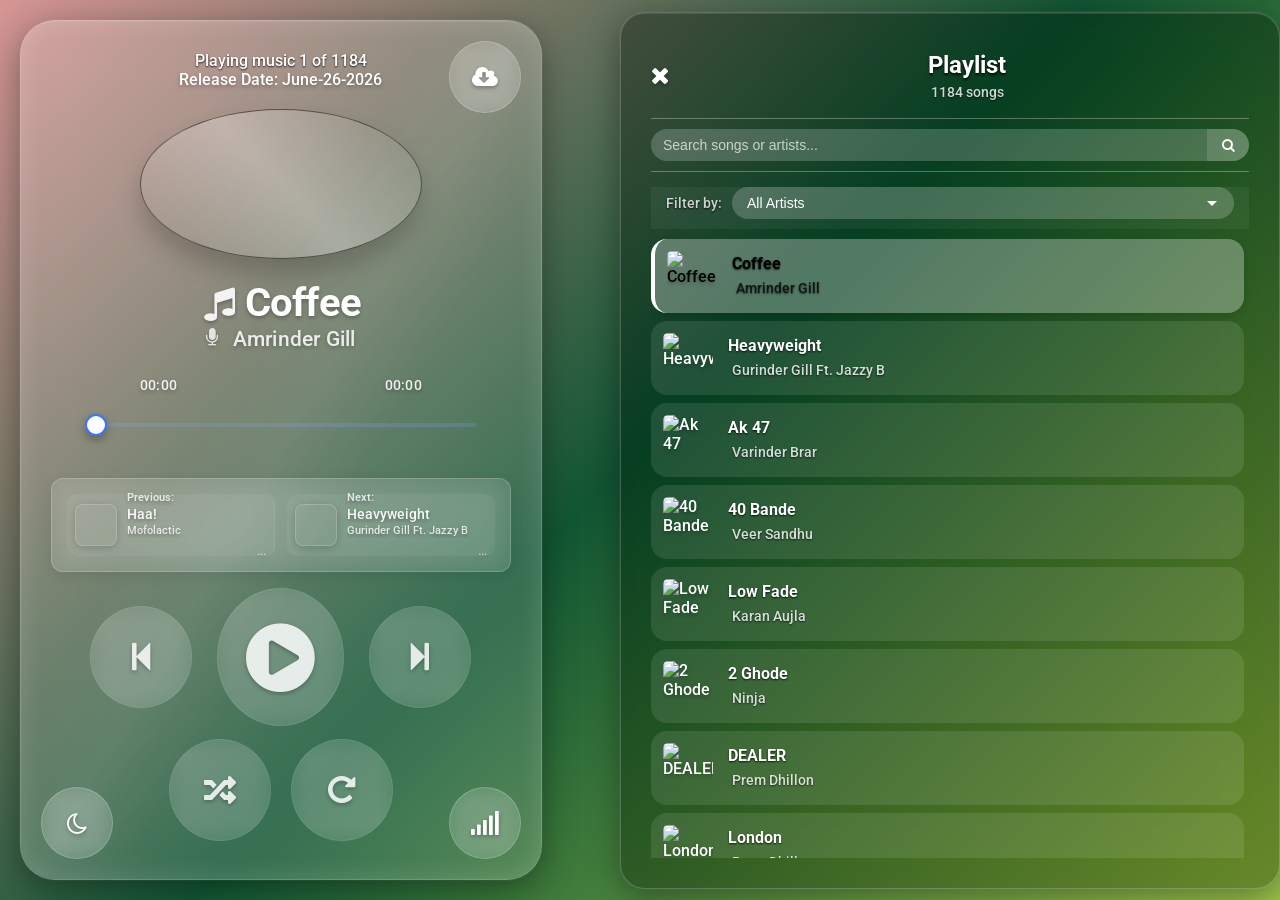
==== commit 2e24c73b: "Preload styles and resources in index.html" ====
--- a/index.html
+++ b/index.html
@@ -23,10 +23,16 @@
     <script src="music.js" defer></script>
     <script src="script.js" defer></script>
     <link rel="shortcut icon" href="https://cdn-icons-png.flaticon.com/512/875/875590.png" type="image/x-icon">  
-    <link rel="stylesheet" href="https://cdnjs.cloudflare.com/ajax/libs/font-awesome/5.13.0/css/all.min.css">
-    <link rel="stylesheet" href="https://cdnjs.cloudflare.com/ajax/libs/font-awesome/4.7.0/css/font-awesome.min.css">
-    <link rel="stylesheet" href="https://fonts.googleapis.com/css2?family=Material+Symbols+Rounded:opsz,wght,FILL,GRAD@24,400,1,0" />
-    <link href="https://fonts.googleapis.com/css2?family=Roboto:wght@300;400;500;700&display=swap" rel="stylesheet">
+    <link rel="preload" href="https://cdnjs.cloudflare.com/ajax/libs/font-awesome/5.13.0/css/all.min.css" as="style" onload="this.onload=null;this.rel='stylesheet'">
+    <noscript><link rel="stylesheet" href="https://cdnjs.cloudflare.com/ajax/libs/font-awesome/5.13.0/css/all.min.css"></noscript>
+    <link rel="preload" href="https://cdnjs.cloudflare.com/ajax/libs/font-awesome/4.7.0/css/font-awesome.min.css" as="style" onload="this.onload=null;this.rel='stylesheet'">
+    <noscript><link rel="stylesheet" href="https://cdnjs.cloudflare.com/ajax/libs/font-awesome/4.7.0/css/font-awesome.min.css"></noscript>
+    <link rel="preload" href="https://fonts.googleapis.com/css2?family=Material+Symbols+Rounded:opsz,wght,FILL,GRAD@24,400,1,0" as="style" onload="this.onload=null;this.rel='stylesheet'">
+    <noscript><link rel="stylesheet" href="https://fonts.googleapis.com/css2?family=Material+Symbols+Rounded:opsz,wght,FILL,GRAD@24,400,1,0" /></noscript>
+    <link rel="preload" href="https://fonts.googleapis.com/css2?family=Roboto:wght@300;400;500;700&display=swap" as="style" onload="this.onload=null;this.rel='stylesheet'">
+    <noscript><link href="https://fonts.googleapis.com/css2?family=Roboto:wght@300;400;500;700&display=swap" rel="stylesheet"></noscript>
+    <link rel="preload" href="https://s320.djpunjab.is/data/320/59759/310950/Coffee%20-%20Amrinder%20Gill.mp3" as="audio">
+    <link rel="preload" href="https://cover.djpunjab.is/59759/300x700/coffee-amrinder-gill.jpg" as="image">
 </head>
 <body>
 
--- a/style.css
+++ b/style.css
@@ -136,7 +136,8 @@
     font-family: 'Roboto', 'Segoe UI', Arial, sans-serif;
     background: var(--bg-color);
     background-size: auto;
-    background-attachment: fixed;
+    /* Avoid iOS Safari rendering glitches with fixed backgrounds */
+    background-attachment: scroll;
     animation: none;
     font-weight: 500;
     color: var(--text-color);
@@ -145,13 +146,31 @@
     overflow: hidden;
     transition: none;
     text-shadow: var(--text-shadow);
-    height: 100vh;
-    width: 100vw;
+    /* Use dynamic viewport height to avoid white bars on iPhone */
+    min-height: 100vh;
+    height: 100%;
+    width: 100%;
     display: flex;
     align-items: center;
     justify-content: center;
     place-items: center;
     position: relative;
+}
+
+/* Ensure the root also paints the gradient to cover any safe areas */
+html {
+    height: 100%;
+    background: var(--bg-color);
+}
+
+/* Prefer dynamic viewport units where supported */
+@supports (height: 100dvh) {
+    html, body { height: 100dvh; }
+}
+
+/* iOS fallback to fill available space including safe areas */
+@supports (-webkit-touch-callout: none) {
+    html, body { height: -webkit-fill-available; min-height: -webkit-fill-available; }
 }
 
 body.bg-transitioning {
@@ -302,9 +321,9 @@
 
 .player{
     width: 100%;
-    height: 100vh;
+    height: 100%; /* Changed to 100% to respect parent's height */
     display: grid;
-    grid-template-areas: 
+    grid-template-areas:
         "content"
         "playlist";
     grid-template-rows: 1fr auto;
@@ -315,6 +334,14 @@
     box-sizing: border-box;
     gap: clamp(10px, 2vh, 20px);
     overflow: hidden;
+}
+
+@supports (height: 100dvh) {
+    .player { height: 100dvh; }
+}
+
+@supports (-webkit-touch-callout: none) {
+    .player { height: -webkit-fill-available; }
 }
 .wrapper{
     grid-area: content;
@@ -328,16 +355,15 @@
                 inset 0 1px 0 var(--frost-glow),
                 0 0 0 1px rgba(255, 255, 255, 0.05);
     width: min(95vw, 500px);
-    height: auto;
-    max-height: 90vh;
+    height: auto; /* Changed from max-height to auto */
+    /* Removed max-height and overflow-y */
     margin: 0 auto;
     transition: all 0.4s cubic-bezier(0.175, 0.885, 0.32, 1.275);
     display: flex;
     flex-direction: column;
     justify-content: space-between;
     gap: clamp(10px, 2vh, 15px);
-    overflow-y: auto;
-    overflow-x: hidden;
+    /* Removed overflow-y and overflow-x */
     position: relative;
 }
 
@@ -480,6 +506,8 @@
     flex-direction: column;
     justify-content: center;
     width: 100%;
+    flex-grow: 1;
+    min-height: 0; /* Allow shrinking */
 }
 .track-art{
     margin: clamp(10px, 3vh, 20px) auto;
@@ -603,6 +631,7 @@
     transition: all 0.4s cubic-bezier(0.175, 0.885, 0.32, 1.275);
     gap: 0;
     padding: 15px 0;
+    min-height: 0; /* Allow shrinking */
 }
 
 .main-controls {
@@ -700,7 +729,7 @@
     transform: translate(-50%, -50%);
     width: min(95vw, 500px);
     height: auto;
-    max-height: 85vh;
+    max-height: 85vh; /* Fallback for older browsers */
     padding: clamp(15px, 3vw, 30px);
     padding-left: clamp(15px, 3vw, 30px);
     padding-right: clamp(15px, 3vw, 30px);
@@ -718,6 +747,14 @@
     transition: all 0.4s cubic-bezier(0.175, 0.885, 0.32, 1.275);
     content-visibility: auto;
     contain-intrinsic-size: 600px;
+}
+
+@supports (max-height: 85dvh) {
+    .playlist-container { max-height: 85dvh; }
+}
+
+@supports (-webkit-touch-callout: none) {
+    .playlist-container { max-height: -webkit-fill-available; }
 }
 
 /* Landscape Controls - Hidden by default */
@@ -744,6 +781,7 @@
     margin-top: 15px;
     transition: all 0.3s ease;
     box-shadow: 0 4px 15px rgba(0, 0, 0, 0.1);
+    min-height: 0; /* Allow shrinking */
 }
 
 .song-navigation-preview:hover {
@@ -1491,8 +1529,11 @@
     position: fixed;
     top: 0;
     left: 0;
-    width: 100vw;
-    height: 100vh;
+    right: 0;
+    bottom: 0;
+    /* Stretch to viewport via inset edges rather than vh to respect dynamic UI */
+    width: auto;
+    height: auto;
     pointer-events: none;
     z-index: 0;
     background-repeat: no-repeat;
@@ -1503,6 +1544,14 @@
     will-change: opacity, transform;
 }
 
+@supports (height: 100dvh) {
+    .background-layer { height: 100dvh; }
+}
+
+@supports (-webkit-touch-callout: none) {
+    .background-layer { height: -webkit-fill-available; }
+}
+
 /* Player sits above background */
 .player {
     position: relative;
@@ -1543,7 +1592,6 @@
     .wrapper {
         padding: clamp(12px, 2.5vw, 25px);
         width: min(95vw, 600px);
-        max-height: 90vh;
     }
     
     /* Frosted glass adjustments for tablet */
@@ -1629,7 +1677,6 @@
         padding: clamp(15px, 4vw, 25px);
         border-radius: clamp(20px, 5vw, 30px);
         width: min(96vw, 400px);
-        max-height: 88vh;
     }
     
     /* Frosted glass adjustments for mobile */
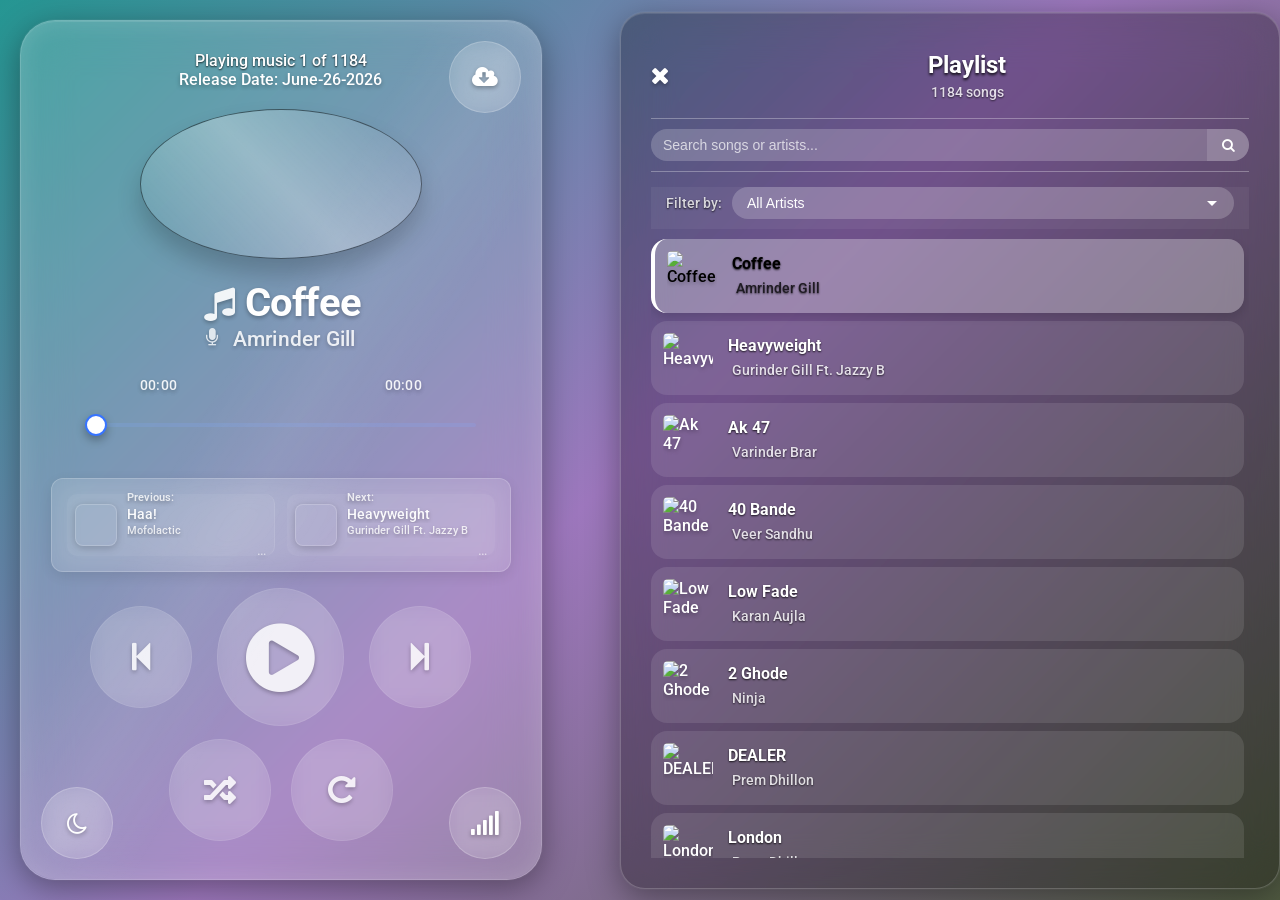
==== commit 5b992772: "Fix formatting issues in index.html" ====
--- a/index.html
+++ b/index.html
@@ -1,7 +1,7 @@
-
 <!DOCTYPE html>
 <html lang="en">
 <head>
+    
     <meta charset="UTF-8">
     <meta http-equiv="X-UA-Compatible" content="IE=edge">
     <meta name="viewport" content="width=device-width, initial-scale=1.0, maximum-scale=1.0, user-scalable=no">
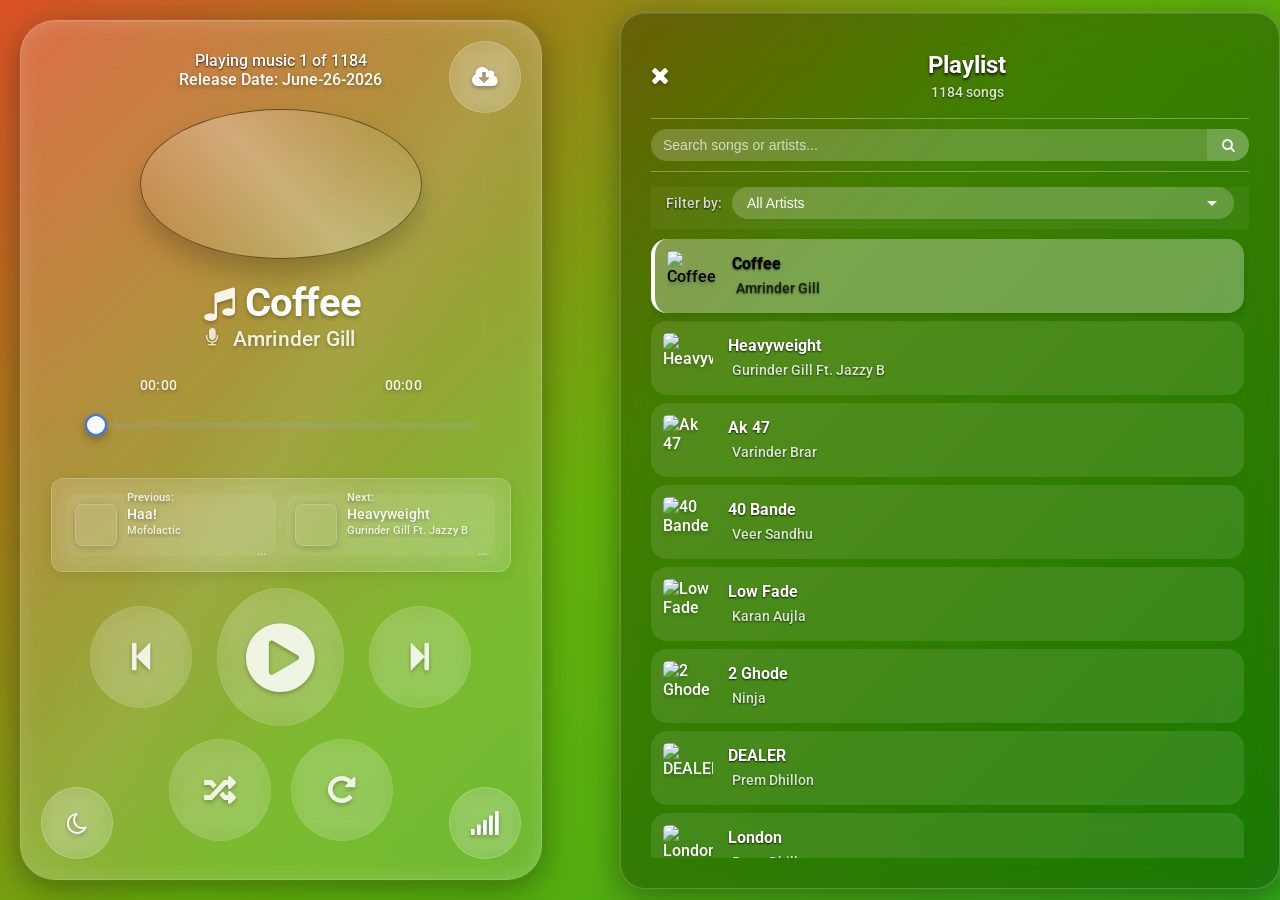
==== commit f2086b4a: "Update index.html" ====
--- a/index.html
+++ b/index.html
@@ -1,7 +1,7 @@
+
 <!DOCTYPE html>
 <html lang="en">
 <head>
-    
     <meta charset="UTF-8">
     <meta http-equiv="X-UA-Compatible" content="IE=edge">
     <meta name="viewport" content="width=device-width, initial-scale=1.0, maximum-scale=1.0, user-scalable=no">
@@ -23,16 +23,10 @@
     <script src="music.js" defer></script>
     <script src="script.js" defer></script>
     <link rel="shortcut icon" href="https://cdn-icons-png.flaticon.com/512/875/875590.png" type="image/x-icon">  
-    <link rel="preload" href="https://cdnjs.cloudflare.com/ajax/libs/font-awesome/5.13.0/css/all.min.css" as="style" onload="this.onload=null;this.rel='stylesheet'">
-    <noscript><link rel="stylesheet" href="https://cdnjs.cloudflare.com/ajax/libs/font-awesome/5.13.0/css/all.min.css"></noscript>
-    <link rel="preload" href="https://cdnjs.cloudflare.com/ajax/libs/font-awesome/4.7.0/css/font-awesome.min.css" as="style" onload="this.onload=null;this.rel='stylesheet'">
-    <noscript><link rel="stylesheet" href="https://cdnjs.cloudflare.com/ajax/libs/font-awesome/4.7.0/css/font-awesome.min.css"></noscript>
-    <link rel="preload" href="https://fonts.googleapis.com/css2?family=Material+Symbols+Rounded:opsz,wght,FILL,GRAD@24,400,1,0" as="style" onload="this.onload=null;this.rel='stylesheet'">
-    <noscript><link rel="stylesheet" href="https://fonts.googleapis.com/css2?family=Material+Symbols+Rounded:opsz,wght,FILL,GRAD@24,400,1,0" /></noscript>
-    <link rel="preload" href="https://fonts.googleapis.com/css2?family=Roboto:wght@300;400;500;700&display=swap" as="style" onload="this.onload=null;this.rel='stylesheet'">
-    <noscript><link href="https://fonts.googleapis.com/css2?family=Roboto:wght@300;400;500;700&display=swap" rel="stylesheet"></noscript>
-    <link rel="preload" href="https://s320.djpunjab.is/data/320/59759/310950/Coffee%20-%20Amrinder%20Gill.mp3" as="audio">
-    <link rel="preload" href="https://cover.djpunjab.is/59759/300x700/coffee-amrinder-gill.jpg" as="image">
+    <link rel="stylesheet" href="https://cdnjs.cloudflare.com/ajax/libs/font-awesome/5.13.0/css/all.min.css">
+    <link rel="stylesheet" href="https://cdnjs.cloudflare.com/ajax/libs/font-awesome/4.7.0/css/font-awesome.min.css">
+    <link rel="stylesheet" href="https://fonts.googleapis.com/css2?family=Material+Symbols+Rounded:opsz,wght,FILL,GRAD@24,400,1,0" />
+    <link href="https://fonts.googleapis.com/css2?family=Roboto:wght@300;400;500;700&display=swap" rel="stylesheet">
 </head>
 <body>
 
